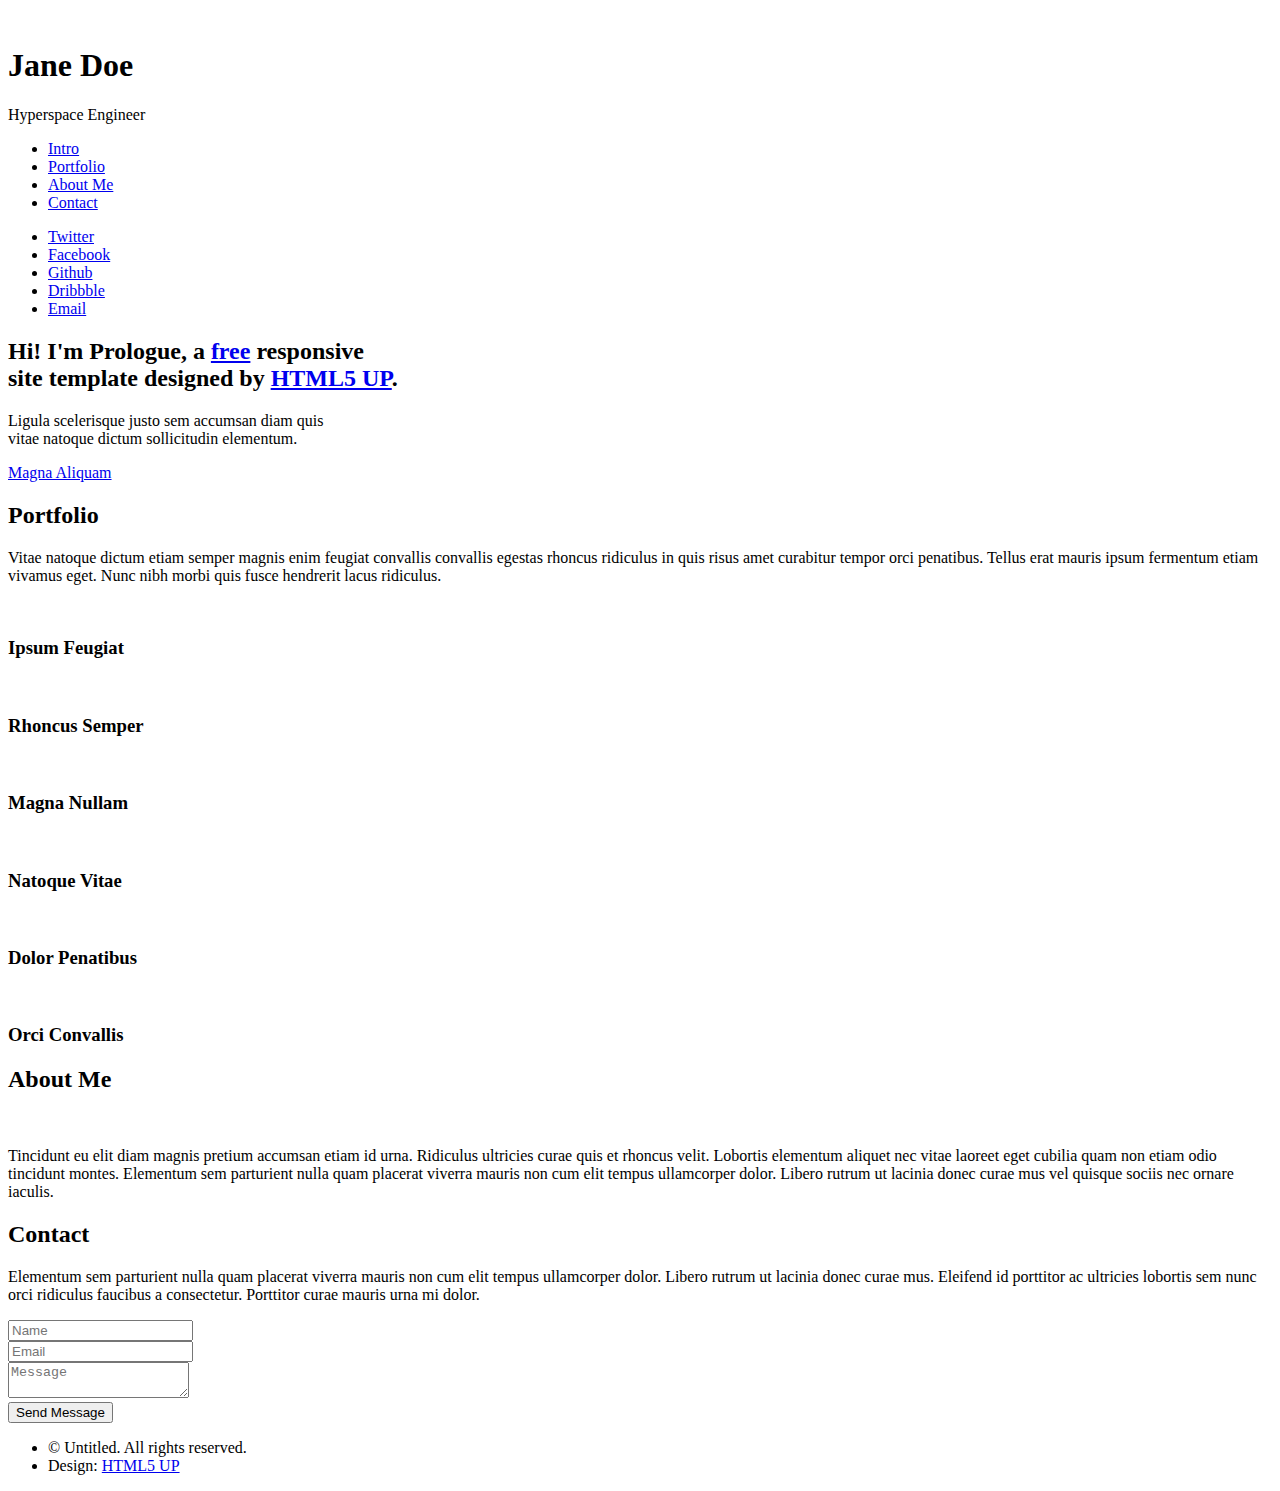
==== index.html @ 0f5c8759 "Added an HTML5 template" ====
<!DOCTYPE HTML>
<!--
	Prologue by HTML5 UP
	html5up.net | @ajlkn
	Free for personal and commercial use under the CCA 3.0 license (html5up.net/license)
-->
<html>
	<head>
		<title>Prologue by HTML5 UP</title>
		<meta charset="utf-8" />
		<meta name="viewport" content="width=device-width, initial-scale=1, user-scalable=no" />
		<link rel="stylesheet" href="assets/css/main.css" />
	</head>
	<body class="is-preload">

		<!-- Header -->
			<div id="header">

				<div class="top">

					<!-- Logo -->
						<div id="logo">
							<span class="image avatar48"><img src="images/avatar.jpg" alt="" /></span>
							<h1 id="title">Jane Doe</h1>
							<p>Hyperspace Engineer</p>
						</div>

					<!-- Nav -->
						<nav id="nav">
							<ul>
								<li><a href="#top" id="top-link"><span class="icon solid fa-home">Intro</span></a></li>
								<li><a href="#portfolio" id="portfolio-link"><span class="icon solid fa-th">Portfolio</span></a></li>
								<li><a href="#about" id="about-link"><span class="icon solid fa-user">About Me</span></a></li>
								<li><a href="#contact" id="contact-link"><span class="icon solid fa-envelope">Contact</span></a></li>
							</ul>
						</nav>

				</div>

				<div class="bottom">

					<!-- Social Icons -->
						<ul class="icons">
							<li><a href="#" class="icon brands fa-twitter"><span class="label">Twitter</span></a></li>
							<li><a href="#" class="icon brands fa-facebook-f"><span class="label">Facebook</span></a></li>
							<li><a href="#" class="icon brands fa-github"><span class="label">Github</span></a></li>
							<li><a href="#" class="icon brands fa-dribbble"><span class="label">Dribbble</span></a></li>
							<li><a href="#" class="icon solid fa-envelope"><span class="label">Email</span></a></li>
						</ul>

				</div>

			</div>

		<!-- Main -->
			<div id="main">

				<!-- Intro -->
					<section id="top" class="one dark cover">
						<div class="container">

							<header>
								<h2 class="alt">Hi! I'm <strong>Prologue</strong>, a <a href="http://html5up.net/license">free</a> responsive<br />
								site template designed by <a href="http://html5up.net">HTML5 UP</a>.</h2>
								<p>Ligula scelerisque justo sem accumsan diam quis<br />
								vitae natoque dictum sollicitudin elementum.</p>
							</header>

							<footer>
								<a href="#portfolio" class="button scrolly">Magna Aliquam</a>
							</footer>

						</div>
					</section>

				<!-- Portfolio -->
					<section id="portfolio" class="two">
						<div class="container">

							<header>
								<h2>Portfolio</h2>
							</header>

							<p>Vitae natoque dictum etiam semper magnis enim feugiat convallis convallis
							egestas rhoncus ridiculus in quis risus amet curabitur tempor orci penatibus.
							Tellus erat mauris ipsum fermentum etiam vivamus eget. Nunc nibh morbi quis
							fusce hendrerit lacus ridiculus.</p>

							<div class="row">
								<div class="col-4 col-12-mobile">
									<article class="item">
										<a href="#" class="image fit"><img src="images/pic02.jpg" alt="" /></a>
										<header>
											<h3>Ipsum Feugiat</h3>
										</header>
									</article>
									<article class="item">
										<a href="#" class="image fit"><img src="images/pic03.jpg" alt="" /></a>
										<header>
											<h3>Rhoncus Semper</h3>
										</header>
									</article>
								</div>
								<div class="col-4 col-12-mobile">
									<article class="item">
										<a href="#" class="image fit"><img src="images/pic04.jpg" alt="" /></a>
										<header>
											<h3>Magna Nullam</h3>
										</header>
									</article>
									<article class="item">
										<a href="#" class="image fit"><img src="images/pic05.jpg" alt="" /></a>
										<header>
											<h3>Natoque Vitae</h3>
										</header>
									</article>
								</div>
								<div class="col-4 col-12-mobile">
									<article class="item">
										<a href="#" class="image fit"><img src="images/pic06.jpg" alt="" /></a>
										<header>
											<h3>Dolor Penatibus</h3>
										</header>
									</article>
									<article class="item">
										<a href="#" class="image fit"><img src="images/pic07.jpg" alt="" /></a>
										<header>
											<h3>Orci Convallis</h3>
										</header>
									</article>
								</div>
							</div>

						</div>
					</section>

				<!-- About Me -->
					<section id="about" class="three">
						<div class="container">

							<header>
								<h2>About Me</h2>
							</header>

							<a href="#" class="image featured"><img src="images/pic08.jpg" alt="" /></a>

							<p>Tincidunt eu elit diam magnis pretium accumsan etiam id urna. Ridiculus
							ultricies curae quis et rhoncus velit. Lobortis elementum aliquet nec vitae
							laoreet eget cubilia quam non etiam odio tincidunt montes. Elementum sem
							parturient nulla quam placerat viverra mauris non cum elit tempus ullamcorper
							dolor. Libero rutrum ut lacinia donec curae mus vel quisque sociis nec
							ornare iaculis.</p>

						</div>
					</section>

				<!-- Contact -->
					<section id="contact" class="four">
						<div class="container">

							<header>
								<h2>Contact</h2>
							</header>

							<p>Elementum sem parturient nulla quam placerat viverra
							mauris non cum elit tempus ullamcorper dolor. Libero rutrum ut lacinia
							donec curae mus. Eleifend id porttitor ac ultricies lobortis sem nunc
							orci ridiculus faucibus a consectetur. Porttitor curae mauris urna mi dolor.</p>

							<form method="post" action="#">
								<div class="row">
									<div class="col-6 col-12-mobile"><input type="text" name="name" placeholder="Name" /></div>
									<div class="col-6 col-12-mobile"><input type="text" name="email" placeholder="Email" /></div>
									<div class="col-12">
										<textarea name="message" placeholder="Message"></textarea>
									</div>
									<div class="col-12">
										<input type="submit" value="Send Message" />
									</div>
								</div>
							</form>

						</div>
					</section>

			</div>

		<!-- Footer -->
			<div id="footer">

				<!-- Copyright -->
					<ul class="copyright">
						<li>&copy; Untitled. All rights reserved.</li><li>Design: <a href="http://html5up.net">HTML5 UP</a></li>
					</ul>

			</div>

		<!-- Scripts -->
			<script src="assets/js/jquery.min.js"></script>
			<script src="assets/js/jquery.scrolly.min.js"></script>
			<script src="assets/js/jquery.scrollex.min.js"></script>
			<script src="assets/js/browser.min.js"></script>
			<script src="assets/js/breakpoints.min.js"></script>
			<script src="assets/js/util.js"></script>
			<script src="assets/js/main.js"></script>

	</body>
</html>
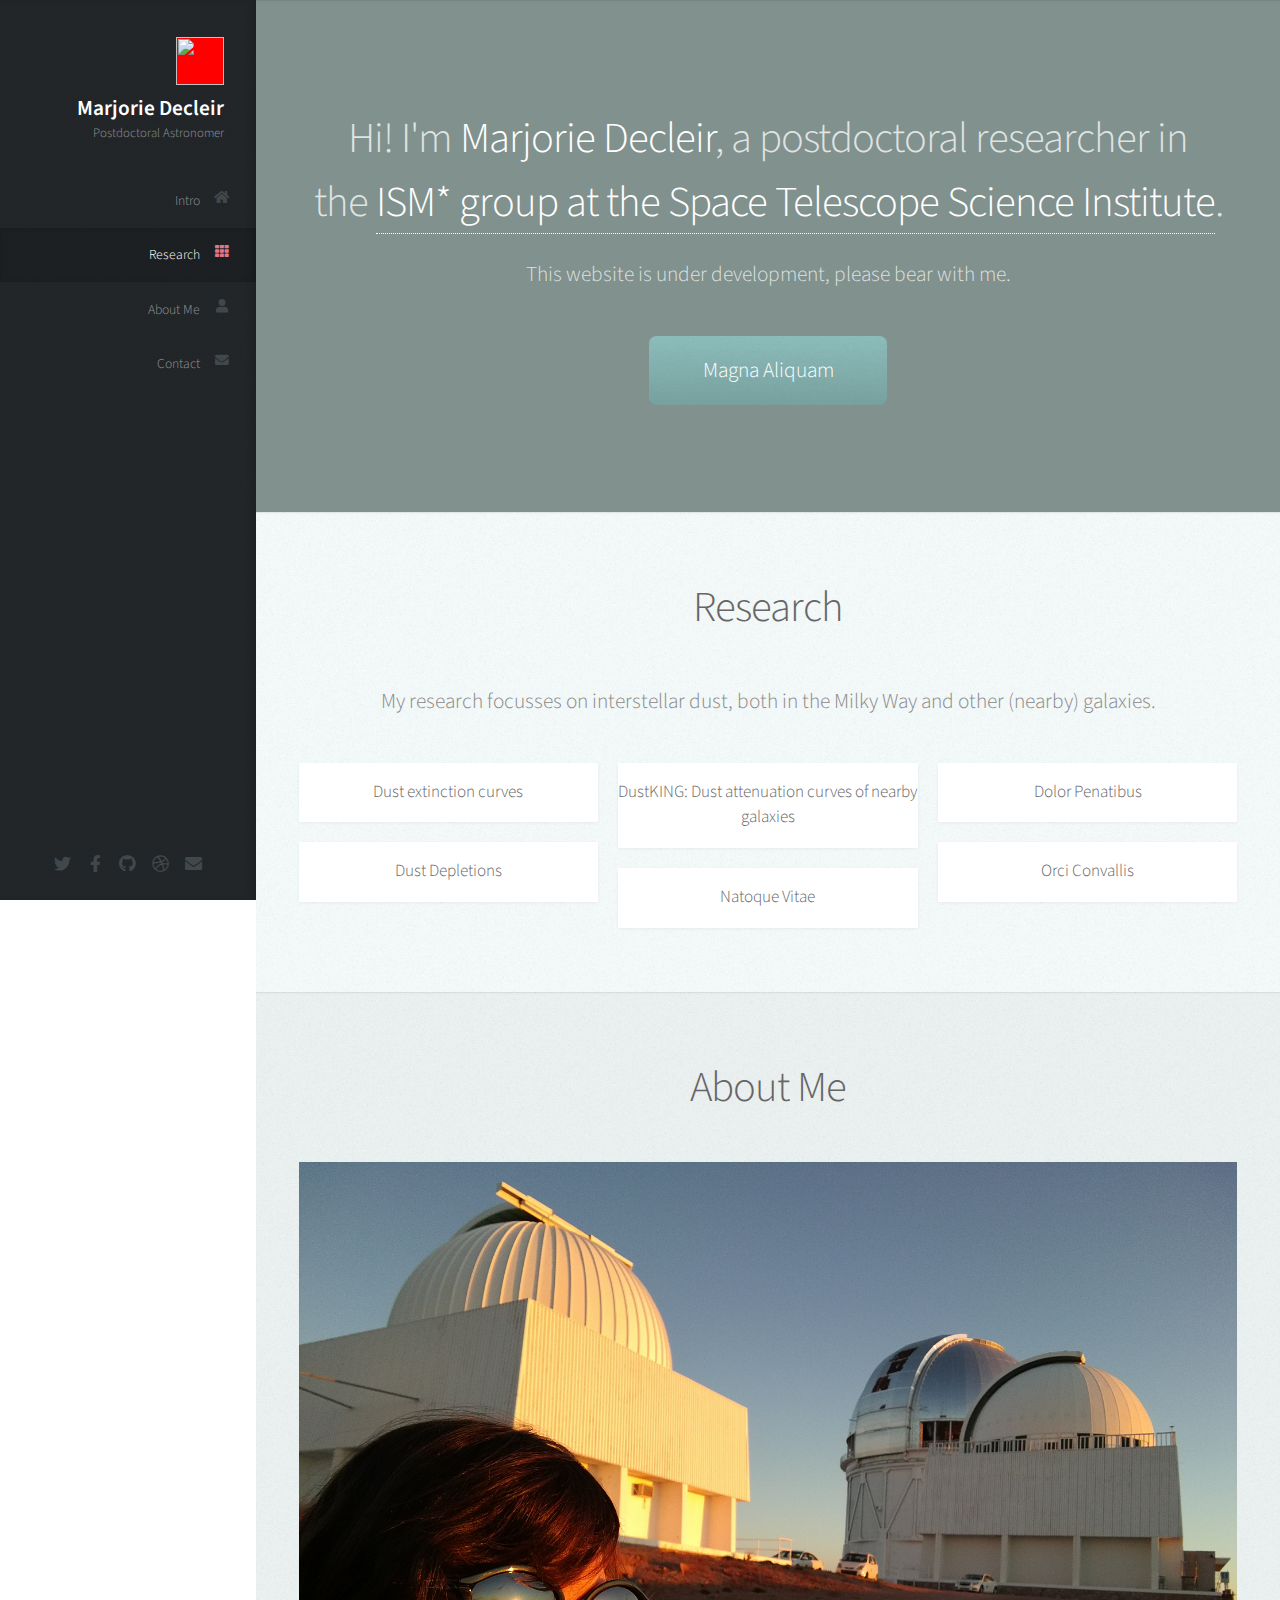
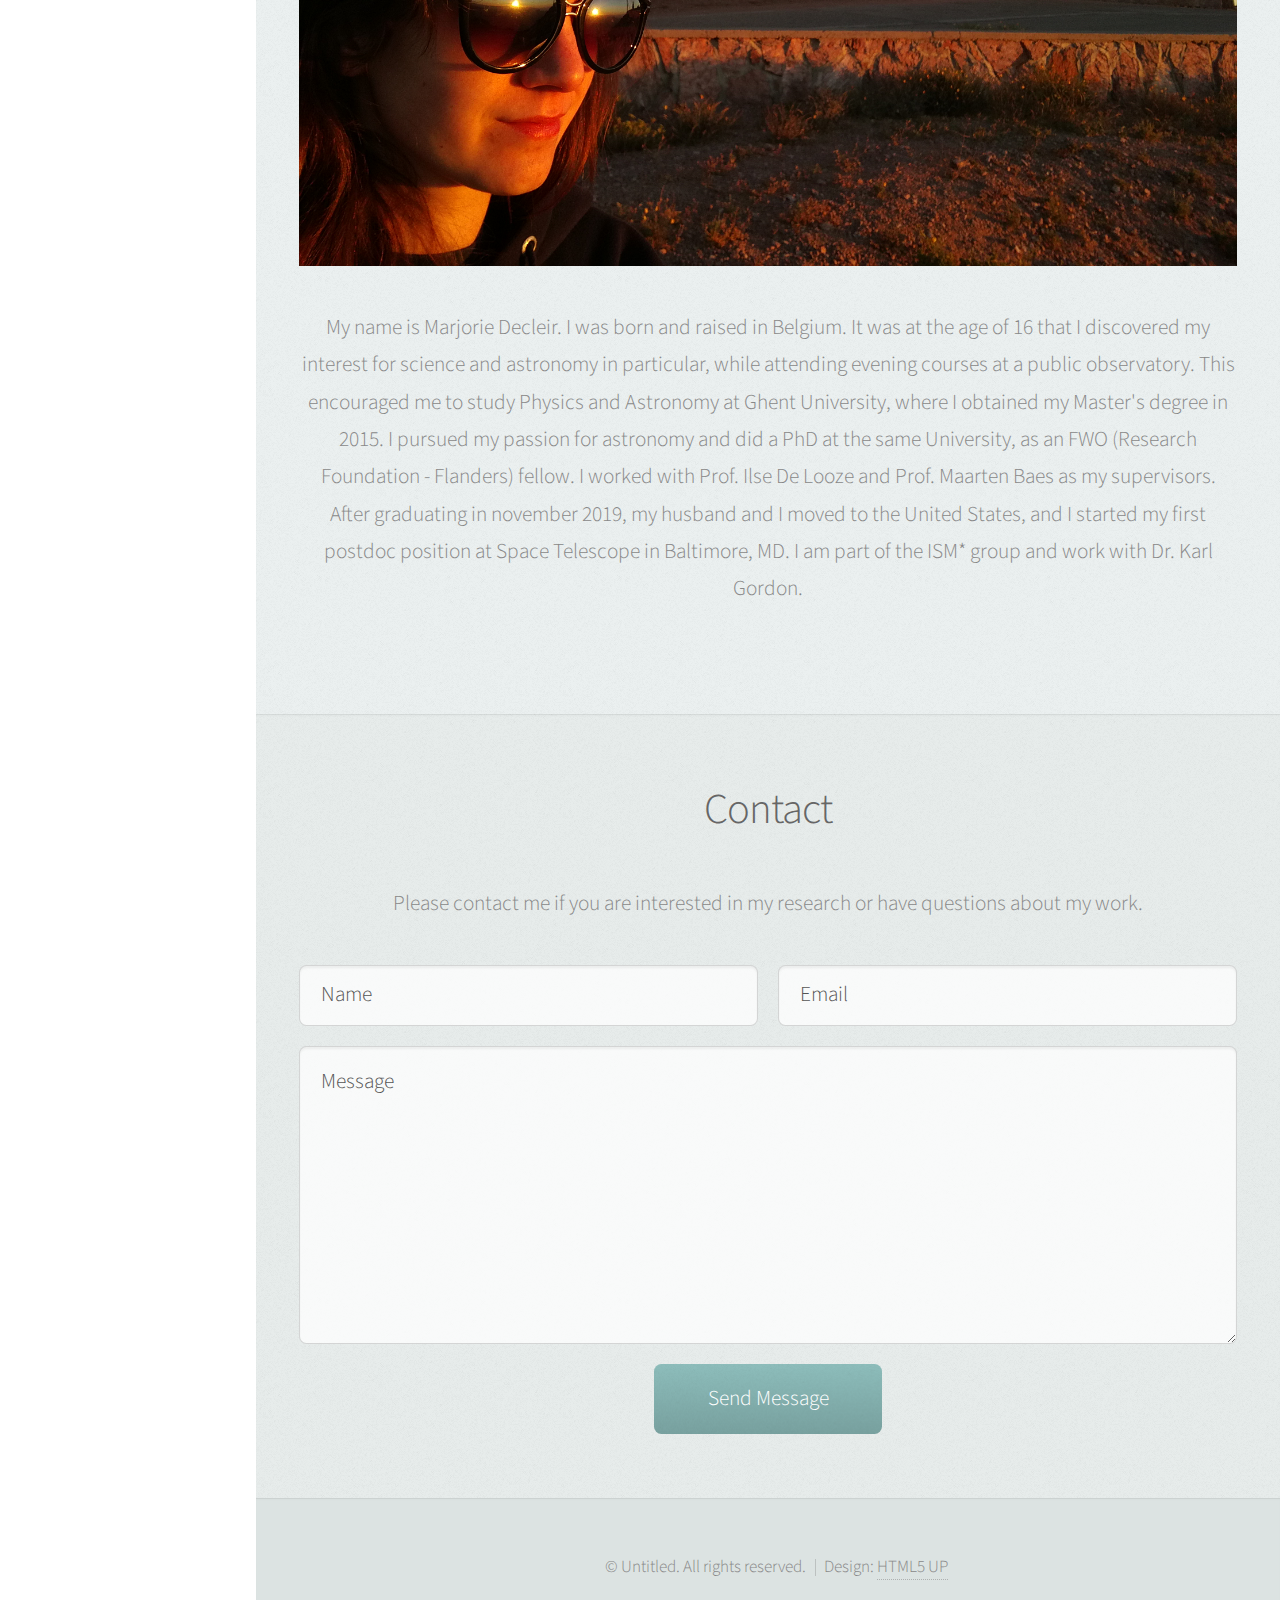
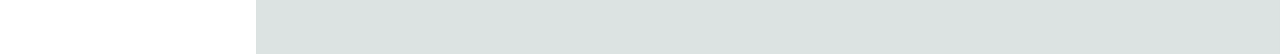
==== commit e71eaf00: "Added main content" ====
--- a/index.html
+++ b/index.html
@@ -21,15 +21,15 @@
 					<!-- Logo -->
 						<div id="logo">
 							<span class="image avatar48"><img src="images/avatar.jpg" alt="" /></span>
-							<h1 id="title">Jane Doe</h1>
-							<p>Hyperspace Engineer</p>
+							<h1 id="title">Marjorie Decleir</h1>
+							<p>Postdoctoral Astronomer</p>
 						</div>
 
 					<!-- Nav -->
 						<nav id="nav">
 							<ul>
 								<li><a href="#top" id="top-link"><span class="icon solid fa-home">Intro</span></a></li>
-								<li><a href="#portfolio" id="portfolio-link"><span class="icon solid fa-th">Portfolio</span></a></li>
+								<li><a href="#research" id="research-link"><span class="icon solid fa-th">Research</span></a></li>
 								<li><a href="#about" id="about-link"><span class="icon solid fa-user">About Me</span></a></li>
 								<li><a href="#contact" id="contact-link"><span class="icon solid fa-envelope">Contact</span></a></li>
 							</ul>
@@ -60,44 +60,40 @@
 						<div class="container">
 
 							<header>
-								<h2 class="alt">Hi! I'm <strong>Prologue</strong>, a <a href="http://html5up.net/license">free</a> responsive<br />
-								site template designed by <a href="http://html5up.net">HTML5 UP</a>.</h2>
-								<p>Ligula scelerisque justo sem accumsan diam quis<br />
-								vitae natoque dictum sollicitudin elementum.</p>
+								<h2 class="alt">Hi! I'm <strong>Marjorie Decleir</strong>, a postdoctoral researcher in <br />
+								 the <a href="https://sites.google.com/view/ism-stsci/home">ISM* group at the <a href="https://www.stsci.edu">Space Telescope Science Institute</a>.</h2>
+								<p>This website is under development, please bear with me.</p>
 							</header>
 
 							<footer>
-								<a href="#portfolio" class="button scrolly">Magna Aliquam</a>
+								<a href="#research" class="button scrolly">Magna Aliquam</a>
 							</footer>
 
 						</div>
 					</section>
 
-				<!-- Portfolio -->
-					<section id="portfolio" class="two">
+				<!-- research -->
+					<section id="research" class="two">
 						<div class="container">
 
 							<header>
-								<h2>Portfolio</h2>
+								<h2>Research</h2>
 							</header>
 
-							<p>Vitae natoque dictum etiam semper magnis enim feugiat convallis convallis
-							egestas rhoncus ridiculus in quis risus amet curabitur tempor orci penatibus.
-							Tellus erat mauris ipsum fermentum etiam vivamus eget. Nunc nibh morbi quis
-							fusce hendrerit lacus ridiculus.</p>
+							<p>My research focusses on interstellar dust, both in the Milky Way and other (nearby) galaxies.</p>
 
 							<div class="row">
 								<div class="col-4 col-12-mobile">
 									<article class="item">
-										<a href="#" class="image fit"><img src="images/pic02.jpg" alt="" /></a>
+										<a href="#" class="image fit"><img src="images/average_extinction.pdf" alt="" /></a>
 										<header>
-											<h3>Ipsum Feugiat</h3>
+											<h3>Dust extinction curves</h3>
 										</header>
 									</article>
 									<article class="item">
 										<a href="#" class="image fit"><img src="images/pic03.jpg" alt="" /></a>
 										<header>
-											<h3>Rhoncus Semper</h3>
+											<h3>Dust Depletions</h3>
 										</header>
 									</article>
 								</div>
@@ -105,7 +101,7 @@
 									<article class="item">
 										<a href="#" class="image fit"><img src="images/pic04.jpg" alt="" /></a>
 										<header>
-											<h3>Magna Nullam</h3>
+											<h3>DustKING: Dust attenuation curves of nearby galaxies</h3>
 										</header>
 									</article>
 									<article class="item">
@@ -142,14 +138,9 @@
 								<h2>About Me</h2>
 							</header>
 
-							<a href="#" class="image featured"><img src="images/pic08.jpg" alt="" /></a>
+							<a href="#" class="image featured"><img src="images/Marjorie_observatory.jpg" alt="" /></a>
 
-							<p>Tincidunt eu elit diam magnis pretium accumsan etiam id urna. Ridiculus
-							ultricies curae quis et rhoncus velit. Lobortis elementum aliquet nec vitae
-							laoreet eget cubilia quam non etiam odio tincidunt montes. Elementum sem
-							parturient nulla quam placerat viverra mauris non cum elit tempus ullamcorper
-							dolor. Libero rutrum ut lacinia donec curae mus vel quisque sociis nec
-							ornare iaculis.</p>
+							<p>My name is Marjorie Decleir. I was born and raised in Belgium. It was at the age of 16 that I discovered my interest for science and astronomy in particular, while attending evening courses at a public observatory. This encouraged me to study Physics and Astronomy at Ghent University, where I obtained my Master's degree in 2015. I pursued my passion for astronomy and did a PhD at the same University, as an FWO (Research Foundation - Flanders) fellow. I worked with Prof. Ilse De Looze and Prof. Maarten Baes as my supervisors. After graduating in november 2019, my husband and I moved to the United States, and I started my first postdoc position at Space Telescope in Baltimore, MD. I am part of the ISM* group and work with Dr. Karl Gordon. </p>
 
 						</div>
 					</section>
@@ -162,10 +153,7 @@
 								<h2>Contact</h2>
 							</header>
 
-							<p>Elementum sem parturient nulla quam placerat viverra
-							mauris non cum elit tempus ullamcorper dolor. Libero rutrum ut lacinia
-							donec curae mus. Eleifend id porttitor ac ultricies lobortis sem nunc
-							orci ridiculus faucibus a consectetur. Porttitor curae mauris urna mi dolor.</p>
+							<p>Please contact me if you are interested in my research or have questions about my work.</p>
 
 							<form method="post" action="#">
 								<div class="row">
@@ -205,4 +193,4 @@
 			<script src="assets/js/main.js"></script>
 
 	</body>
-</html>+</html>
--- a/assets/css/main.css
+++ b/assets/css/main.css
@@ -0,0 +1,2633 @@
+@import url("fontawesome-all.min.css");
+@import url("https://fonts.googleapis.com/css?family=Source+Sans+Pro:300,300italic,400,600");
+
+/*
+	Prologue by HTML5 UP
+	html5up.net | @ajlkn
+	Free for personal and commercial use under the CCA 3.0 license (html5up.net/license)
+*/
+
+html, body, div, span, applet, object,
+iframe, h1, h2, h3, h4, h5, h6, p, blockquote,
+pre, a, abbr, acronym, address, big, cite,
+code, del, dfn, em, img, ins, kbd, q, s, samp,
+small, strike, strong, sub, sup, tt, var, b,
+u, i, center, dl, dt, dd, ol, ul, li, fieldset,
+form, label, legend, table, caption, tbody,
+tfoot, thead, tr, th, td, article, aside,
+canvas, details, embed, figure, figcaption,
+footer, header, hgroup, menu, nav, output, ruby,
+section, summary, time, mark, audio, video {
+	margin: 0;
+	padding: 0;
+	border: 0;
+	font-size: 100%;
+	font: inherit;
+	vertical-align: baseline;}
+
+article, aside, details, figcaption, figure,
+footer, header, hgroup, menu, nav, section {
+	display: block;}
+
+body {
+	line-height: 1;
+}
+
+ol, ul {
+	list-style: none;
+}
+
+blockquote, q {
+	quotes: none;
+}
+
+	blockquote:before, blockquote:after, q:before, q:after {
+		content: '';
+		content: none;
+	}
+
+table {
+	border-collapse: collapse;
+	border-spacing: 0;
+}
+
+body {
+	-webkit-text-size-adjust: none;
+}
+
+mark {
+	background-color: transparent;
+	color: inherit;
+}
+
+input::-moz-focus-inner {
+	border: 0;
+	padding: 0;
+}
+
+input, select, textarea {
+	-moz-appearance: none;
+	-webkit-appearance: none;
+	-ms-appearance: none;
+	appearance: none;
+}
+
+/* Basic */
+
+	html {
+		box-sizing: border-box;
+	}
+
+	*, *:before, *:after {
+		box-sizing: inherit;
+	}
+
+	body {
+		background: #fff;
+		font-family: 'Source Sans Pro', sans-serif;
+		font-size: 19pt;
+		font-weight: 300;
+		line-height: 1.75em;
+		color: #888;
+	}
+
+		body.is-preload *, body.is-preload *:before, body.is-preload *:after {
+			-moz-animation: none !important;
+			-webkit-animation: none !important;
+			-ms-animation: none !important;
+			animation: none !important;
+			-moz-transition: none !important;
+			-webkit-transition: none !important;
+			-ms-transition: none !important;
+			transition: none !important;
+		}
+
+	input, textarea, select {
+		font-family: 'Source Sans Pro', sans-serif;
+		font-size: 19pt;
+		font-weight: 300;
+		line-height: 1.75em;
+		color: #888;
+	}
+
+	h1, h2, h3, h4, h5, h6 {
+		font-weight: 300;
+		color: #666;
+		line-height: 1.5em;
+	}
+
+	h1 a, h2 a, h3 a, h4 a, h5 a, h6 a {
+		color: inherit;
+		text-decoration: none;
+	}
+
+		h1 a strong, h2 a strong, h3 a strong, h4 a strong, h5 a strong, h6 a strong {
+			color: #333;
+		}
+
+	h2 {
+		font-size: 2em;
+		letter-spacing: -1px;
+	}
+
+		h2.alt {
+			color: #888;
+		}
+
+			h2.alt strong {
+				color: #666;
+			}
+
+	h3 {
+		font-size: 1.5em;
+	}
+
+	header {
+		margin: 0 0 2em 0;
+	}
+
+		header > p {
+			margin: 1em 0 0 0;
+		}
+
+	footer {
+		margin: 2em 0 0 0;
+	}
+
+	strong, b {
+		font-weight: 300;
+		color: #666;
+	}
+
+	em, i {
+		font-style: italic;
+	}
+
+	a {
+		text-decoration: none;
+		color: inherit;
+		border-bottom: dotted 1px rgba(128, 128, 128, 0.5);
+		-moz-transition: color 0.35s ease-in-out, border-bottom-color 0.35s ease-in-out;
+		-webkit-transition: color 0.35s ease-in-out, border-bottom-color 0.35s ease-in-out;
+		-ms-transition: color 0.35s ease-in-out, border-bottom-color 0.35s ease-in-out;
+		transition: color 0.35s ease-in-out, border-bottom-color 0.35s ease-in-out;
+		outline: 0;
+	}
+
+		a:hover {
+			color: #E27689;
+			border-bottom-color: rgba(255, 255, 255, 0);
+		}
+
+	sub {
+		position: relative;
+		top: 0.5em;
+		font-size: 0.8em;
+	}
+
+	sup {
+		position: relative;
+		top: -0.5em;
+		font-size: 0.8em;
+	}
+
+	hr {
+		border: 0;
+		border-top: solid 1px #ddd;
+	}
+
+	blockquote {
+		border-left: solid 0.5em #ddd;
+		padding: 1em 0 1em 2em;
+		font-style: italic;
+	}
+
+	p, ul, ol, dl, table {
+		margin-bottom: 2em;
+	}
+
+	br.clear {
+		clear: both;
+	}
+
+/* Container */
+
+	.container {
+		margin: 0 auto;
+		max-width: 100%;
+		width: 1400px;
+	}
+
+		@media screen and (min-width: 961px) and (max-width: 1880px) {
+
+			.container {
+				width: 1200px;
+			}
+
+		}
+
+		@media screen and (min-width: 961px) and (max-width: 1620px) {
+
+			.container {
+				width: 960px;
+			}
+
+		}
+
+		@media screen and (min-width: 961px) and (max-width: 1320px) {
+
+			.container {
+				width: 100%;
+			}
+
+		}
+
+		@media screen and (max-width: 960px) {
+
+			.container {
+				width: 100%;
+			}
+
+		}
+
+		@media screen and (max-width: 736px) {
+
+			.container {
+				width: 100%;
+			}
+
+		}
+
+/* Row */
+
+	.row {
+		display: flex;
+		flex-wrap: wrap;
+		box-sizing: border-box;
+		align-items: stretch;
+	}
+
+		.row > * {
+			box-sizing: border-box;
+		}
+
+		.row.gtr-uniform > * > :last-child {
+			margin-bottom: 0;
+		}
+
+		.row.aln-left {
+			justify-content: flex-start;
+		}
+
+		.row.aln-center {
+			justify-content: center;
+		}
+
+		.row.aln-right {
+			justify-content: flex-end;
+		}
+
+		.row.aln-top {
+			align-items: flex-start;
+		}
+
+		.row.aln-middle {
+			align-items: center;
+		}
+
+		.row.aln-bottom {
+			align-items: flex-end;
+		}
+
+		.row > .imp {
+			order: -1;
+		}
+
+		.row > .col-1 {
+			width: 8.33333%;
+		}
+
+		.row > .off-1 {
+			margin-left: 8.33333%;
+		}
+
+		.row > .col-2 {
+			width: 16.66667%;
+		}
+
+		.row > .off-2 {
+			margin-left: 16.66667%;
+		}
+
+		.row > .col-3 {
+			width: 25%;
+		}
+
+		.row > .off-3 {
+			margin-left: 25%;
+		}
+
+		.row > .col-4 {
+			width: 33.33333%;
+		}
+
+		.row > .off-4 {
+			margin-left: 33.33333%;
+		}
+
+		.row > .col-5 {
+			width: 41.66667%;
+		}
+
+		.row > .off-5 {
+			margin-left: 41.66667%;
+		}
+
+		.row > .col-6 {
+			width: 50%;
+		}
+
+		.row > .off-6 {
+			margin-left: 50%;
+		}
+
+		.row > .col-7 {
+			width: 58.33333%;
+		}
+
+		.row > .off-7 {
+			margin-left: 58.33333%;
+		}
+
+		.row > .col-8 {
+			width: 66.66667%;
+		}
+
+		.row > .off-8 {
+			margin-left: 66.66667%;
+		}
+
+		.row > .col-9 {
+			width: 75%;
+		}
+
+		.row > .off-9 {
+			margin-left: 75%;
+		}
+
+		.row > .col-10 {
+			width: 83.33333%;
+		}
+
+		.row > .off-10 {
+			margin-left: 83.33333%;
+		}
+
+		.row > .col-11 {
+			width: 91.66667%;
+		}
+
+		.row > .off-11 {
+			margin-left: 91.66667%;
+		}
+
+		.row > .col-12 {
+			width: 100%;
+		}
+
+		.row > .off-12 {
+			margin-left: 100%;
+		}
+
+		.row.gtr-0 {
+			margin-top: 0px;
+			margin-left: 0px;
+		}
+
+			.row.gtr-0 > * {
+				padding: 0px 0 0 0px;
+			}
+
+			.row.gtr-0.gtr-uniform {
+				margin-top: 0px;
+			}
+
+				.row.gtr-0.gtr-uniform > * {
+					padding-top: 0px;
+				}
+
+		.row.gtr-25 {
+			margin-top: -10px;
+			margin-left: -10px;
+		}
+
+			.row.gtr-25 > * {
+				padding: 10px 0 0 10px;
+			}
+
+			.row.gtr-25.gtr-uniform {
+				margin-top: -10px;
+			}
+
+				.row.gtr-25.gtr-uniform > * {
+					padding-top: 10px;
+				}
+
+		.row.gtr-50 {
+			margin-top: -20px;
+			margin-left: -20px;
+		}
+
+			.row.gtr-50 > * {
+				padding: 20px 0 0 20px;
+			}
+
+			.row.gtr-50.gtr-uniform {
+				margin-top: -20px;
+			}
+
+				.row.gtr-50.gtr-uniform > * {
+					padding-top: 20px;
+				}
+
+		.row {
+			margin-top: -40px;
+			margin-left: -40px;
+		}
+
+			.row > * {
+				padding: 40px 0 0 40px;
+			}
+
+			.row.gtr-uniform {
+				margin-top: -40px;
+			}
+
+				.row.gtr-uniform > * {
+					padding-top: 40px;
+				}
+
+		.row.gtr-150 {
+			margin-top: -60px;
+			margin-left: -60px;
+		}
+
+			.row.gtr-150 > * {
+				padding: 60px 0 0 60px;
+			}
+
+			.row.gtr-150.gtr-uniform {
+				margin-top: -60px;
+			}
+
+				.row.gtr-150.gtr-uniform > * {
+					padding-top: 60px;
+				}
+
+		.row.gtr-200 {
+			margin-top: -80px;
+			margin-left: -80px;
+		}
+
+			.row.gtr-200 > * {
+				padding: 80px 0 0 80px;
+			}
+
+			.row.gtr-200.gtr-uniform {
+				margin-top: -80px;
+			}
+
+				.row.gtr-200.gtr-uniform > * {
+					padding-top: 80px;
+				}
+
+		@media screen and (min-width: 961px) and (max-width: 1880px) {
+
+			.row {
+				display: flex;
+				flex-wrap: wrap;
+				box-sizing: border-box;
+				align-items: stretch;
+			}
+
+				.row > * {
+					box-sizing: border-box;
+				}
+
+				.row.gtr-uniform > * > :last-child {
+					margin-bottom: 0;
+				}
+
+				.row.aln-left {
+					justify-content: flex-start;
+				}
+
+				.row.aln-center {
+					justify-content: center;
+				}
+
+				.row.aln-right {
+					justify-content: flex-end;
+				}
+
+				.row.aln-top {
+					align-items: flex-start;
+				}
+
+				.row.aln-middle {
+					align-items: center;
+				}
+
+				.row.aln-bottom {
+					align-items: flex-end;
+				}
+
+				.row > .imp-wide {
+					order: -1;
+				}
+
+				.row > .col-1-wide {
+					width: 8.33333%;
+				}
+
+				.row > .off-1-wide {
+					margin-left: 8.33333%;
+				}
+
+				.row > .col-2-wide {
+					width: 16.66667%;
+				}
+
+				.row > .off-2-wide {
+					margin-left: 16.66667%;
+				}
+
+				.row > .col-3-wide {
+					width: 25%;
+				}
+
+				.row > .off-3-wide {
+					margin-left: 25%;
+				}
+
+				.row > .col-4-wide {
+					width: 33.33333%;
+				}
+
+				.row > .off-4-wide {
+					margin-left: 33.33333%;
+				}
+
+				.row > .col-5-wide {
+					width: 41.66667%;
+				}
+
+				.row > .off-5-wide {
+					margin-left: 41.66667%;
+				}
+
+				.row > .col-6-wide {
+					width: 50%;
+				}
+
+				.row > .off-6-wide {
+					margin-left: 50%;
+				}
+
+				.row > .col-7-wide {
+					width: 58.33333%;
+				}
+
+				.row > .off-7-wide {
+					margin-left: 58.33333%;
+				}
+
+				.row > .col-8-wide {
+					width: 66.66667%;
+				}
+
+				.row > .off-8-wide {
+					margin-left: 66.66667%;
+				}
+
+				.row > .col-9-wide {
+					width: 75%;
+				}
+
+				.row > .off-9-wide {
+					margin-left: 75%;
+				}
+
+				.row > .col-10-wide {
+					width: 83.33333%;
+				}
+
+				.row > .off-10-wide {
+					margin-left: 83.33333%;
+				}
+
+				.row > .col-11-wide {
+					width: 91.66667%;
+				}
+
+				.row > .off-11-wide {
+					margin-left: 91.66667%;
+				}
+
+				.row > .col-12-wide {
+					width: 100%;
+				}
+
+				.row > .off-12-wide {
+					margin-left: 100%;
+				}
+
+				.row.gtr-0 {
+					margin-top: 0px;
+					margin-left: 0px;
+				}
+
+					.row.gtr-0 > * {
+						padding: 0px 0 0 0px;
+					}
+
+					.row.gtr-0.gtr-uniform {
+						margin-top: 0px;
+					}
+
+						.row.gtr-0.gtr-uniform > * {
+							padding-top: 0px;
+						}
+
+				.row.gtr-25 {
+					margin-top: -10px;
+					margin-left: -10px;
+				}
+
+					.row.gtr-25 > * {
+						padding: 10px 0 0 10px;
+					}
+
+					.row.gtr-25.gtr-uniform {
+						margin-top: -10px;
+					}
+
+						.row.gtr-25.gtr-uniform > * {
+							padding-top: 10px;
+						}
+
+				.row.gtr-50 {
+					margin-top: -20px;
+					margin-left: -20px;
+				}
+
+					.row.gtr-50 > * {
+						padding: 20px 0 0 20px;
+					}
+
+					.row.gtr-50.gtr-uniform {
+						margin-top: -20px;
+					}
+
+						.row.gtr-50.gtr-uniform > * {
+							padding-top: 20px;
+						}
+
+				.row {
+					margin-top: -40px;
+					margin-left: -40px;
+				}
+
+					.row > * {
+						padding: 40px 0 0 40px;
+					}
+
+					.row.gtr-uniform {
+						margin-top: -40px;
+					}
+
+						.row.gtr-uniform > * {
+							padding-top: 40px;
+						}
+
+				.row.gtr-150 {
+					margin-top: -60px;
+					margin-left: -60px;
+				}
+
+					.row.gtr-150 > * {
+						padding: 60px 0 0 60px;
+					}
+
+					.row.gtr-150.gtr-uniform {
+						margin-top: -60px;
+					}
+
+						.row.gtr-150.gtr-uniform > * {
+							padding-top: 60px;
+						}
+
+				.row.gtr-200 {
+					margin-top: -80px;
+					margin-left: -80px;
+				}
+
+					.row.gtr-200 > * {
+						padding: 80px 0 0 80px;
+					}
+
+					.row.gtr-200.gtr-uniform {
+						margin-top: -80px;
+					}
+
+						.row.gtr-200.gtr-uniform > * {
+							padding-top: 80px;
+						}
+
+		}
+
+		@media screen and (min-width: 961px) and (max-width: 1620px) {
+
+			.row {
+				display: flex;
+				flex-wrap: wrap;
+				box-sizing: border-box;
+				align-items: stretch;
+			}
+
+				.row > * {
+					box-sizing: border-box;
+				}
+
+				.row.gtr-uniform > * > :last-child {
+					margin-bottom: 0;
+				}
+
+				.row.aln-left {
+					justify-content: flex-start;
+				}
+
+				.row.aln-center {
+					justify-content: center;
+				}
+
+				.row.aln-right {
+					justify-content: flex-end;
+				}
+
+				.row.aln-top {
+					align-items: flex-start;
+				}
+
+				.row.aln-middle {
+					align-items: center;
+				}
+
+				.row.aln-bottom {
+					align-items: flex-end;
+				}
+
+				.row > .imp-normal {
+					order: -1;
+				}
+
+				.row > .col-1-normal {
+					width: 8.33333%;
+				}
+
+				.row > .off-1-normal {
+					margin-left: 8.33333%;
+				}
+
+				.row > .col-2-normal {
+					width: 16.66667%;
+				}
+
+				.row > .off-2-normal {
+					margin-left: 16.66667%;
+				}
+
+				.row > .col-3-normal {
+					width: 25%;
+				}
+
+				.row > .off-3-normal {
+					margin-left: 25%;
+				}
+
+				.row > .col-4-normal {
+					width: 33.33333%;
+				}
+
+				.row > .off-4-normal {
+					margin-left: 33.33333%;
+				}
+
+				.row > .col-5-normal {
+					width: 41.66667%;
+				}
+
+				.row > .off-5-normal {
+					margin-left: 41.66667%;
+				}
+
+				.row > .col-6-normal {
+					width: 50%;
+				}
+
+				.row > .off-6-normal {
+					margin-left: 50%;
+				}
+
+				.row > .col-7-normal {
+					width: 58.33333%;
+				}
+
+				.row > .off-7-normal {
+					margin-left: 58.33333%;
+				}
+
+				.row > .col-8-normal {
+					width: 66.66667%;
+				}
+
+				.row > .off-8-normal {
+					margin-left: 66.66667%;
+				}
+
+				.row > .col-9-normal {
+					width: 75%;
+				}
+
+				.row > .off-9-normal {
+					margin-left: 75%;
+				}
+
+				.row > .col-10-normal {
+					width: 83.33333%;
+				}
+
+				.row > .off-10-normal {
+					margin-left: 83.33333%;
+				}
+
+				.row > .col-11-normal {
+					width: 91.66667%;
+				}
+
+				.row > .off-11-normal {
+					margin-left: 91.66667%;
+				}
+
+				.row > .col-12-normal {
+					width: 100%;
+				}
+
+				.row > .off-12-normal {
+					margin-left: 100%;
+				}
+
+				.row.gtr-0 {
+					margin-top: 0px;
+					margin-left: 0px;
+				}
+
+					.row.gtr-0 > * {
+						padding: 0px 0 0 0px;
+					}
+
+					.row.gtr-0.gtr-uniform {
+						margin-top: 0px;
+					}
+
+						.row.gtr-0.gtr-uniform > * {
+							padding-top: 0px;
+						}
+
+				.row.gtr-25 {
+					margin-top: -10px;
+					margin-left: -10px;
+				}
+
+					.row.gtr-25 > * {
+						padding: 10px 0 0 10px;
+					}
+
+					.row.gtr-25.gtr-uniform {
+						margin-top: -10px;
+					}
+
+						.row.gtr-25.gtr-uniform > * {
+							padding-top: 10px;
+						}
+
+				.row.gtr-50 {
+					margin-top: -20px;
+					margin-left: -20px;
+				}
+
+					.row.gtr-50 > * {
+						padding: 20px 0 0 20px;
+					}
+
+					.row.gtr-50.gtr-uniform {
+						margin-top: -20px;
+					}
+
+						.row.gtr-50.gtr-uniform > * {
+							padding-top: 20px;
+						}
+
+				.row {
+					margin-top: -40px;
+					margin-left: -40px;
+				}
+
+					.row > * {
+						padding: 40px 0 0 40px;
+					}
+
+					.row.gtr-uniform {
+						margin-top: -40px;
+					}
+
+						.row.gtr-uniform > * {
+							padding-top: 40px;
+						}
+
+				.row.gtr-150 {
+					margin-top: -60px;
+					margin-left: -60px;
+				}
+
+					.row.gtr-150 > * {
+						padding: 60px 0 0 60px;
+					}
+
+					.row.gtr-150.gtr-uniform {
+						margin-top: -60px;
+					}
+
+						.row.gtr-150.gtr-uniform > * {
+							padding-top: 60px;
+						}
+
+				.row.gtr-200 {
+					margin-top: -80px;
+					margin-left: -80px;
+				}
+
+					.row.gtr-200 > * {
+						padding: 80px 0 0 80px;
+					}
+
+					.row.gtr-200.gtr-uniform {
+						margin-top: -80px;
+					}
+
+						.row.gtr-200.gtr-uniform > * {
+							padding-top: 80px;
+						}
+
+		}
+
+		@media screen and (min-width: 961px) and (max-width: 1320px) {
+
+			.row {
+				display: flex;
+				flex-wrap: wrap;
+				box-sizing: border-box;
+				align-items: stretch;
+			}
+
+				.row > * {
+					box-sizing: border-box;
+				}
+
+				.row.gtr-uniform > * > :last-child {
+					margin-bottom: 0;
+				}
+
+				.row.aln-left {
+					justify-content: flex-start;
+				}
+
+				.row.aln-center {
+					justify-content: center;
+				}
+
+				.row.aln-right {
+					justify-content: flex-end;
+				}
+
+				.row.aln-top {
+					align-items: flex-start;
+				}
+
+				.row.aln-middle {
+					align-items: center;
+				}
+
+				.row.aln-bottom {
+					align-items: flex-end;
+				}
+
+				.row > .imp-narrow {
+					order: -1;
+				}
+
+				.row > .col-1-narrow {
+					width: 8.33333%;
+				}
+
+				.row > .off-1-narrow {
+					margin-left: 8.33333%;
+				}
+
+				.row > .col-2-narrow {
+					width: 16.66667%;
+				}
+
+				.row > .off-2-narrow {
+					margin-left: 16.66667%;
+				}
+
+				.row > .col-3-narrow {
+					width: 25%;
+				}
+
+				.row > .off-3-narrow {
+					margin-left: 25%;
+				}
+
+				.row > .col-4-narrow {
+					width: 33.33333%;
+				}
+
+				.row > .off-4-narrow {
+					margin-left: 33.33333%;
+				}
+
+				.row > .col-5-narrow {
+					width: 41.66667%;
+				}
+
+				.row > .off-5-narrow {
+					margin-left: 41.66667%;
+				}
+
+				.row > .col-6-narrow {
+					width: 50%;
+				}
+
+				.row > .off-6-narrow {
+					margin-left: 50%;
+				}
+
+				.row > .col-7-narrow {
+					width: 58.33333%;
+				}
+
+				.row > .off-7-narrow {
+					margin-left: 58.33333%;
+				}
+
+				.row > .col-8-narrow {
+					width: 66.66667%;
+				}
+
+				.row > .off-8-narrow {
+					margin-left: 66.66667%;
+				}
+
+				.row > .col-9-narrow {
+					width: 75%;
+				}
+
+				.row > .off-9-narrow {
+					margin-left: 75%;
+				}
+
+				.row > .col-10-narrow {
+					width: 83.33333%;
+				}
+
+				.row > .off-10-narrow {
+					margin-left: 83.33333%;
+				}
+
+				.row > .col-11-narrow {
+					width: 91.66667%;
+				}
+
+				.row > .off-11-narrow {
+					margin-left: 91.66667%;
+				}
+
+				.row > .col-12-narrow {
+					width: 100%;
+				}
+
+				.row > .off-12-narrow {
+					margin-left: 100%;
+				}
+
+				.row.gtr-0 {
+					margin-top: 0px;
+					margin-left: 0px;
+				}
+
+					.row.gtr-0 > * {
+						padding: 0px 0 0 0px;
+					}
+
+					.row.gtr-0.gtr-uniform {
+						margin-top: 0px;
+					}
+
+						.row.gtr-0.gtr-uniform > * {
+							padding-top: 0px;
+						}
+
+				.row.gtr-25 {
+					margin-top: -5px;
+					margin-left: -5px;
+				}
+
+					.row.gtr-25 > * {
+						padding: 5px 0 0 5px;
+					}
+
+					.row.gtr-25.gtr-uniform {
+						margin-top: -5px;
+					}
+
+						.row.gtr-25.gtr-uniform > * {
+							padding-top: 5px;
+						}
+
+				.row.gtr-50 {
+					margin-top: -10px;
+					margin-left: -10px;
+				}
+
+					.row.gtr-50 > * {
+						padding: 10px 0 0 10px;
+					}
+
+					.row.gtr-50.gtr-uniform {
+						margin-top: -10px;
+					}
+
+						.row.gtr-50.gtr-uniform > * {
+							padding-top: 10px;
+						}
+
+				.row {
+					margin-top: -20px;
+					margin-left: -20px;
+				}
+
+					.row > * {
+						padding: 20px 0 0 20px;
+					}
+
+					.row.gtr-uniform {
+						margin-top: -20px;
+					}
+
+						.row.gtr-uniform > * {
+							padding-top: 20px;
+						}
+
+				.row.gtr-150 {
+					margin-top: -30px;
+					margin-left: -30px;
+				}
+
+					.row.gtr-150 > * {
+						padding: 30px 0 0 30px;
+					}
+
+					.row.gtr-150.gtr-uniform {
+						margin-top: -30px;
+					}
+
+						.row.gtr-150.gtr-uniform > * {
+							padding-top: 30px;
+						}
+
+				.row.gtr-200 {
+					margin-top: -40px;
+					margin-left: -40px;
+				}
+
+					.row.gtr-200 > * {
+						padding: 40px 0 0 40px;
+					}
+
+					.row.gtr-200.gtr-uniform {
+						margin-top: -40px;
+					}
+
+						.row.gtr-200.gtr-uniform > * {
+							padding-top: 40px;
+						}
+
+		}
+
+		@media screen and (max-width: 960px) {
+
+			.row {
+				display: flex;
+				flex-wrap: wrap;
+				box-sizing: border-box;
+				align-items: stretch;
+			}
+
+				.row > * {
+					box-sizing: border-box;
+				}
+
+				.row.gtr-uniform > * > :last-child {
+					margin-bottom: 0;
+				}
+
+				.row.aln-left {
+					justify-content: flex-start;
+				}
+
+				.row.aln-center {
+					justify-content: center;
+				}
+
+				.row.aln-right {
+					justify-content: flex-end;
+				}
+
+				.row.aln-top {
+					align-items: flex-start;
+				}
+
+				.row.aln-middle {
+					align-items: center;
+				}
+
+				.row.aln-bottom {
+					align-items: flex-end;
+				}
+
+				.row > .imp-narrower {
+					order: -1;
+				}
+
+				.row > .col-1-narrower {
+					width: 8.33333%;
+				}
+
+				.row > .off-1-narrower {
+					margin-left: 8.33333%;
+				}
+
+				.row > .col-2-narrower {
+					width: 16.66667%;
+				}
+
+				.row > .off-2-narrower {
+					margin-left: 16.66667%;
+				}
+
+				.row > .col-3-narrower {
+					width: 25%;
+				}
+
+				.row > .off-3-narrower {
+					margin-left: 25%;
+				}
+
+				.row > .col-4-narrower {
+					width: 33.33333%;
+				}
+
+				.row > .off-4-narrower {
+					margin-left: 33.33333%;
+				}
+
+				.row > .col-5-narrower {
+					width: 41.66667%;
+				}
+
+				.row > .off-5-narrower {
+					margin-left: 41.66667%;
+				}
+
+				.row > .col-6-narrower {
+					width: 50%;
+				}
+
+				.row > .off-6-narrower {
+					margin-left: 50%;
+				}
+
+				.row > .col-7-narrower {
+					width: 58.33333%;
+				}
+
+				.row > .off-7-narrower {
+					margin-left: 58.33333%;
+				}
+
+				.row > .col-8-narrower {
+					width: 66.66667%;
+				}
+
+				.row > .off-8-narrower {
+					margin-left: 66.66667%;
+				}
+
+				.row > .col-9-narrower {
+					width: 75%;
+				}
+
+				.row > .off-9-narrower {
+					margin-left: 75%;
+				}
+
+				.row > .col-10-narrower {
+					width: 83.33333%;
+				}
+
+				.row > .off-10-narrower {
+					margin-left: 83.33333%;
+				}
+
+				.row > .col-11-narrower {
+					width: 91.66667%;
+				}
+
+				.row > .off-11-narrower {
+					margin-left: 91.66667%;
+				}
+
+				.row > .col-12-narrower {
+					width: 100%;
+				}
+
+				.row > .off-12-narrower {
+					margin-left: 100%;
+				}
+
+				.row.gtr-0 {
+					margin-top: 0px;
+					margin-left: 0px;
+				}
+
+					.row.gtr-0 > * {
+						padding: 0px 0 0 0px;
+					}
+
+					.row.gtr-0.gtr-uniform {
+						margin-top: 0px;
+					}
+
+						.row.gtr-0.gtr-uniform > * {
+							padding-top: 0px;
+						}
+
+				.row.gtr-25 {
+					margin-top: -5px;
+					margin-left: -5px;
+				}
+
+					.row.gtr-25 > * {
+						padding: 5px 0 0 5px;
+					}
+
+					.row.gtr-25.gtr-uniform {
+						margin-top: -5px;
+					}
+
+						.row.gtr-25.gtr-uniform > * {
+							padding-top: 5px;
+						}
+
+				.row.gtr-50 {
+					margin-top: -10px;
+					margin-left: -10px;
+				}
+
+					.row.gtr-50 > * {
+						padding: 10px 0 0 10px;
+					}
+
+					.row.gtr-50.gtr-uniform {
+						margin-top: -10px;
+					}
+
+						.row.gtr-50.gtr-uniform > * {
+							padding-top: 10px;
+						}
+
+				.row {
+					margin-top: -20px;
+					margin-left: -20px;
+				}
+
+					.row > * {
+						padding: 20px 0 0 20px;
+					}
+
+					.row.gtr-uniform {
+						margin-top: -20px;
+					}
+
+						.row.gtr-uniform > * {
+							padding-top: 20px;
+						}
+
+				.row.gtr-150 {
+					margin-top: -30px;
+					margin-left: -30px;
+				}
+
+					.row.gtr-150 > * {
+						padding: 30px 0 0 30px;
+					}
+
+					.row.gtr-150.gtr-uniform {
+						margin-top: -30px;
+					}
+
+						.row.gtr-150.gtr-uniform > * {
+							padding-top: 30px;
+						}
+
+				.row.gtr-200 {
+					margin-top: -40px;
+					margin-left: -40px;
+				}
+
+					.row.gtr-200 > * {
+						padding: 40px 0 0 40px;
+					}
+
+					.row.gtr-200.gtr-uniform {
+						margin-top: -40px;
+					}
+
+						.row.gtr-200.gtr-uniform > * {
+							padding-top: 40px;
+						}
+
+		}
+
+		@media screen and (max-width: 736px) {
+
+			.row {
+				display: flex;
+				flex-wrap: wrap;
+				box-sizing: border-box;
+				align-items: stretch;
+			}
+
+				.row > * {
+					box-sizing: border-box;
+				}
+
+				.row.gtr-uniform > * > :last-child {
+					margin-bottom: 0;
+				}
+
+				.row.aln-left {
+					justify-content: flex-start;
+				}
+
+				.row.aln-center {
+					justify-content: center;
+				}
+
+				.row.aln-right {
+					justify-content: flex-end;
+				}
+
+				.row.aln-top {
+					align-items: flex-start;
+				}
+
+				.row.aln-middle {
+					align-items: center;
+				}
+
+				.row.aln-bottom {
+					align-items: flex-end;
+				}
+
+				.row > .imp-mobile {
+					order: -1;
+				}
+
+				.row > .col-1-mobile {
+					width: 8.33333%;
+				}
+
+				.row > .off-1-mobile {
+					margin-left: 8.33333%;
+				}
+
+				.row > .col-2-mobile {
+					width: 16.66667%;
+				}
+
+				.row > .off-2-mobile {
+					margin-left: 16.66667%;
+				}
+
+				.row > .col-3-mobile {
+					width: 25%;
+				}
+
+				.row > .off-3-mobile {
+					margin-left: 25%;
+				}
+
+				.row > .col-4-mobile {
+					width: 33.33333%;
+				}
+
+				.row > .off-4-mobile {
+					margin-left: 33.33333%;
+				}
+
+				.row > .col-5-mobile {
+					width: 41.66667%;
+				}
+
+				.row > .off-5-mobile {
+					margin-left: 41.66667%;
+				}
+
+				.row > .col-6-mobile {
+					width: 50%;
+				}
+
+				.row > .off-6-mobile {
+					margin-left: 50%;
+				}
+
+				.row > .col-7-mobile {
+					width: 58.33333%;
+				}
+
+				.row > .off-7-mobile {
+					margin-left: 58.33333%;
+				}
+
+				.row > .col-8-mobile {
+					width: 66.66667%;
+				}
+
+				.row > .off-8-mobile {
+					margin-left: 66.66667%;
+				}
+
+				.row > .col-9-mobile {
+					width: 75%;
+				}
+
+				.row > .off-9-mobile {
+					margin-left: 75%;
+				}
+
+				.row > .col-10-mobile {
+					width: 83.33333%;
+				}
+
+				.row > .off-10-mobile {
+					margin-left: 83.33333%;
+				}
+
+				.row > .col-11-mobile {
+					width: 91.66667%;
+				}
+
+				.row > .off-11-mobile {
+					margin-left: 91.66667%;
+				}
+
+				.row > .col-12-mobile {
+					width: 100%;
+				}
+
+				.row > .off-12-mobile {
+					margin-left: 100%;
+				}
+
+				.row.gtr-0 {
+					margin-top: 0px;
+					margin-left: 0px;
+				}
+
+					.row.gtr-0 > * {
+						padding: 0px 0 0 0px;
+					}
+
+					.row.gtr-0.gtr-uniform {
+						margin-top: 0px;
+					}
+
+						.row.gtr-0.gtr-uniform > * {
+							padding-top: 0px;
+						}
+
+				.row.gtr-25 {
+					margin-top: -5px;
+					margin-left: -5px;
+				}
+
+					.row.gtr-25 > * {
+						padding: 5px 0 0 5px;
+					}
+
+					.row.gtr-25.gtr-uniform {
+						margin-top: -5px;
+					}
+
+						.row.gtr-25.gtr-uniform > * {
+							padding-top: 5px;
+						}
+
+				.row.gtr-50 {
+					margin-top: -10px;
+					margin-left: -10px;
+				}
+
+					.row.gtr-50 > * {
+						padding: 10px 0 0 10px;
+					}
+
+					.row.gtr-50.gtr-uniform {
+						margin-top: -10px;
+					}
+
+						.row.gtr-50.gtr-uniform > * {
+							padding-top: 10px;
+						}
+
+				.row {
+					margin-top: -20px;
+					margin-left: -20px;
+				}
+
+					.row > * {
+						padding: 20px 0 0 20px;
+					}
+
+					.row.gtr-uniform {
+						margin-top: -20px;
+					}
+
+						.row.gtr-uniform > * {
+							padding-top: 20px;
+						}
+
+				.row.gtr-150 {
+					margin-top: -30px;
+					margin-left: -30px;
+				}
+
+					.row.gtr-150 > * {
+						padding: 30px 0 0 30px;
+					}
+
+					.row.gtr-150.gtr-uniform {
+						margin-top: -30px;
+					}
+
+						.row.gtr-150.gtr-uniform > * {
+							padding-top: 30px;
+						}
+
+				.row.gtr-200 {
+					margin-top: -40px;
+					margin-left: -40px;
+				}
+
+					.row.gtr-200 > * {
+						padding: 40px 0 0 40px;
+					}
+
+					.row.gtr-200.gtr-uniform {
+						margin-top: -40px;
+					}
+
+						.row.gtr-200.gtr-uniform > * {
+							padding-top: 40px;
+						}
+
+		}
+
+/* Sections/Article */
+
+	section, article {
+		margin-bottom: 3em;
+	}
+
+		section > :last-child,
+		section > .container, section:last-child, article > :last-child,
+		article > .container, article:last-child {
+			margin-bottom: 0;
+		}
+
+		.row > section, .row > article {
+			margin-bottom: 0;
+		}
+
+/* Image */
+
+	.image {
+		display: inline-block;
+		border: 0;
+	}
+
+		.image img {
+			display: block;
+			width: 100%;
+		}
+
+		.image.avatar48 {
+			width: 48px;
+			height: 48px;
+			background: #f00;
+		}
+
+			.image.avatar48 img {
+				width: 48px;
+				height: 48px;
+			}
+
+		.image.fit {
+			display: block;
+			width: 100%;
+		}
+
+		.image.featured {
+			display: block;
+			width: 100%;
+			margin: 0 0 2em 0;
+		}
+
+		.image.left {
+			float: left;
+			margin: 0 2em 2em 0;
+		}
+
+		.image.centered {
+			display: block;
+			margin: 0 0 2em 0;
+		}
+
+			.image.centered img {
+				margin: 0 auto;
+				width: auto;
+			}
+
+/* List */
+
+	ul {
+		list-style: disc;
+		padding-left: 1em;
+	}
+
+		ul li {
+			padding-left: 0.5em;
+		}
+
+	ol {
+		list-style: decimal;
+		padding-left: 1.25em;
+	}
+
+		ol li {
+			padding-left: 0.25em;
+		}
+
+/* Icons */
+
+	ul.icons {
+		cursor: default;
+		list-style: none;
+		padding-left: 0;
+	}
+
+		ul.icons li {
+			display: inline-block;
+			padding-left: 0;
+		}
+
+		ul.icons a {
+			display: inline-block;
+			width: 2em;
+			height: 2em;
+			line-height: 2em;
+			text-align: center;
+			border: 0;
+		}
+
+/* Form */
+
+	form label {
+		display: block;
+		text-align: left;
+		margin-bottom: 0.5em;
+	}
+
+	form input[type="text"],
+	form input[type="email"],
+	form input[type="password"],
+	form select,
+	form textarea {
+		position: relative;
+		-webkit-appearance: none;
+		display: block;
+		border: 0;
+		outline: 0;
+		background: #fff;
+		background: rgba(255, 255, 255, 0.75);
+		width: 100%;
+		border-radius: 0.35em;
+		padding: 0.75em 1em 0.75em 1em;
+		box-shadow: inset 0 0.1em 0.1em 0 rgba(0, 0, 0, 0.05);
+		border: solid 1px rgba(0, 0, 0, 0.15);
+		-moz-transition: all 0.35s ease-in-out;
+		-webkit-transition: all 0.35s ease-in-out;
+		-ms-transition: all 0.35s ease-in-out;
+		transition: all 0.35s ease-in-out;
+	}
+
+		form input[type="text"]:focus,
+		form input[type="email"]:focus,
+		form input[type="password"]:focus,
+		form select:focus,
+		form textarea:focus {
+			box-shadow: 0 0 2px 1px #8ebebc;
+			background: #fff;
+		}
+
+	form input[type="text"],
+	form input[type="email"],
+	form input[type="password"],
+	form select {
+		line-height: 1.25em;
+	}
+
+	form textarea {
+		min-height: 14em;
+	}
+
+	form ::-webkit-input-placeholder {
+		color: #555 !important;
+	}
+
+	form :-moz-placeholder {
+		color: #555 !important;
+	}
+
+	form ::-moz-placeholder {
+		color: #555 !important;
+	}
+
+	form :-ms-input-placeholder {
+		color: #555 !important;
+	}
+
+	form ::-moz-focus-inner {
+		border: 0;
+	}
+
+/* Table */
+
+	table {
+		width: 100%;
+		text-align: left;
+	}
+
+		table tbody tr:nth-child(2n+2) {
+			background: #f4f4f4;
+		}
+
+		table td {
+			padding: 0.5em 1em 0.5em 1em;
+		}
+
+		table th {
+			text-align: left;
+			padding: 0.5em 1em 0.5em 1em;
+			color: #fff;
+			background: #222729 url("images/overlay.png");
+		}
+
+		table thead {
+			background: #444;
+			color: #fff;
+		}
+
+		table tfoot {
+			background: #eee;
+		}
+
+/* Button */
+
+	input[type="button"],
+	input[type="submit"],
+	input[type="reset"],
+	button,
+	.button {
+		position: relative;
+		display: inline-block;
+		border-radius: 0.35em;
+		color: #fff !important;
+		text-decoration: none;
+		padding: 0.75em 2.5em 0.75em 2.5em;
+		background-color: #8ebebc;
+		border: 0;
+		cursor: pointer;
+		background-image: -moz-linear-gradient(top, rgba(0, 0, 0, 0), rgba(0, 0, 0, 0.15)), url("images/overlay.png");
+		background-image: -webkit-linear-gradient(top, rgba(0, 0, 0, 0), rgba(0, 0, 0, 0.15)), url("images/overlay.png");
+		background-image: -ms-linear-gradient(top, rgba(0, 0, 0, 0), rgba(0, 0, 0, 0.15)), url("images/overlay.png");
+		background-image: linear-gradient(top, rgba(0, 0, 0, 0), rgba(0, 0, 0, 0.15)), url("images/overlay.png");
+		-moz-transition: background-color 0.35s ease-in-out;
+		-webkit-transition: background-color 0.35s ease-in-out;
+		-ms-transition: background-color 0.35s ease-in-out;
+		transition: background-color 0.35s ease-in-out;
+	}
+
+		input[type="button"]:hover,
+		input[type="submit"]:hover,
+		input[type="reset"]:hover,
+		button:hover,
+		.button:hover {
+			background-color: #9ececc;
+		}
+
+		input[type="button"]:active,
+		input[type="submit"]:active,
+		input[type="reset"]:active,
+		button:active,
+		.button:active {
+			background-color: #7eaeac;
+		}
+
+/* Item */
+
+	.item {
+		box-shadow: 0 0.05em 0.15em 0 rgba(0, 0, 0, 0.05);
+		margin-bottom: 40px;
+	}
+
+		.item header {
+			background: #fff;
+			margin: 0;
+			padding: 1em 0 1em 0;
+			font-size: 0.8em;
+		}
+
+			.item header h3 {
+				font-size: 1em;
+			}
+
+/* Icons */
+
+	.icon {
+		text-decoration: none;
+		text-decoration: none;
+	}
+
+		.icon:before {
+			-moz-osx-font-smoothing: grayscale;
+			-webkit-font-smoothing: antialiased;
+			display: inline-block;
+			font-style: normal;
+			font-variant: normal;
+			text-rendering: auto;
+			line-height: 1;
+			text-transform: none !important;
+			font-family: 'Font Awesome 5 Free';
+			font-weight: 400;
+		}
+
+		.icon:before {
+			line-height: inherit;
+		}
+
+		.icon > .label {
+			display: none;
+		}
+
+		.icon.solid:before {
+			font-weight: 900;
+		}
+
+		.icon.brands:before {
+			font-family: 'Font Awesome 5 Brands';
+		}
+
+/* Header */
+
+	#header {
+		display: -moz-flex;
+		display: -webkit-flex;
+		display: -ms-flex;
+		display: flex;
+		-moz-flex-direction: column;
+		-webkit-flex-direction: column;
+		-ms-flex-direction: column;
+		flex-direction: column;
+		-moz-justify-content: space-between;
+		-webkit-justify-content: space-between;
+		-ms-justify-content: space-between;
+		justify-content: space-between;
+		background: #222629 url("images/overlay.png");
+		box-shadow: inset -0.25em 0 0.25em 0 rgba(0, 0, 0, 0.1);
+		color: #fff;
+		height: 100%;
+		left: 0;
+		overflow-y: auto;
+		position: fixed;
+		text-align: right;
+		top: 0;
+		width: 375px;
+	}
+
+		#header .top {
+			-moz-flex-grow: 1;
+			-webkit-flex-grow: 1;
+			-ms-flex-grow: 1;
+			flex-grow: 1;
+		}
+
+		#header .bottom {
+			-moz-flex-shrink: 0;
+			-webkit-flex-shrink: 0;
+			-ms-flex-shrink: 0;
+			flex-shrink: 0;
+			padding: 1.5em 0 0.75em 0;
+		}
+
+			#header .bottom > :last-child {
+				margin-bottom: 0;
+			}
+
+		#header .icons {
+			font-size: 0.8em;
+			text-align: center;
+		}
+
+			#header .icons a {
+				color: #41484c;
+				-moz-transition: color 0.35s ease-in-out;
+				-webkit-transition: color 0.35s ease-in-out;
+				-ms-transition: color 0.35s ease-in-out;
+				transition: color 0.35s ease-in-out;
+			}
+
+				#header .icons a:hover {
+					color: #fff;
+				}
+
+	#logo {
+		position: relative;
+		margin: 1.75em 1.5em 1.5em 1.5em;
+		min-height: 48px;
+		cursor: default;
+	}
+
+		#logo h1 {
+			position: relative;
+			color: #fff;
+			font-weight: 600;
+			font-size: 1em;
+			line-height: 1em;
+		}
+
+		#logo p {
+			position: relative;
+			display: block;
+			font-size: 0.6em;
+			color: rgba(255, 255, 255, 0.5);
+			line-height: 1.25em;
+			margin: 0.5em 0 0 0;
+		}
+
+		#logo .image {
+			position: absolute;
+			left: 0;
+			top: 0;
+		}
+
+	#nav ul {
+		list-style: none;
+		padding-left: 0;
+		margin-bottom: 0;
+	}
+
+		#nav ul li {
+			padding-left: 0;
+		}
+
+			#nav ul li a {
+				display: block;
+				padding: 0.5em 1.5em 0.5em 1.5em;
+				color: rgba(255, 255, 255, 0.5);
+				text-decoration: none;
+				outline: 0;
+				border: 0;
+				-moz-transition: none;
+				-webkit-transition: none;
+				-ms-transition: none;
+				transition: none;
+			}
+
+				#nav ul li a span {
+					position: relative;
+					display: block;
+					font-size: 0.8em;
+				}
+
+					#nav ul li a span:before {
+						position: absolute;
+						left: 0;
+						color: #41484c;
+						text-align: center;
+						width: 1.25em;
+						line-height: 1.75em;
+					}
+
+				#nav ul li a.active {
+					background: rgba(0, 0, 0, 0.15);
+					box-shadow: inset 0 0 0.25em 0 rgba(0, 0, 0, 0.125);
+					color: #fff;
+				}
+
+					#nav ul li a.active span:before {
+						color: #e27689;
+					}
+
+/* Footer */
+
+	#footer {
+		margin-left: 375px;
+		text-align: center;
+		background-color: #dce3e2;
+		padding: 3em 0 4em 0;
+		box-shadow: inset 0 1px 0 0 rgba(0, 0, 0, 0.05), inset 0 0.1em 0.1em 0 rgba(0, 0, 0, 0.025);
+		font-size: 0.8em;
+	}
+
+		#footer .copyright {
+			cursor: default;
+			margin: 0;
+		}
+
+			#footer .copyright li {
+				display: inline-block;
+				line-height: 1em;
+				border-left: solid 1px rgba(128, 128, 128, 0.35);
+				padding: 0 0 0 0.5em;
+				margin: 0 0 0 0.5em;
+			}
+
+				#footer .copyright li:first-child {
+					border-left: 0;
+					padding-left: 0;
+					margin-left: 0;
+				}
+
+/* Main */
+
+	#main {
+		margin-left: 375px;
+	}
+
+		#main > section {
+			margin: 0;
+			overflow: hidden;
+			padding: 4em 0;
+			box-shadow: inset 0 1px 0 0 rgba(0, 0, 0, 0.05), inset 0 0.1em 0.1em 0 rgba(0, 0, 0, 0.025);
+			text-align: center;
+			background-image: url("images/overlay.png");
+		}
+
+			#main > section.dark {
+				color: #ddd;
+				color: rgba(255, 255, 255, 0.75);
+			}
+
+				#main > section.dark h2, #main > section.dark h3, #main > section.dark h4, #main > section.dark h5, #main > section.dark h6 {
+					color: inherit;
+				}
+
+				#main > section.dark strong {
+					color: #fff;
+					border-color: inherit;
+				}
+
+				#main > section.dark a {
+					color: #fff;
+					border-color: inherit;
+				}
+
+					#main > section.dark a:hover {
+						border-bottom-color: rgba(255, 255, 255, 0);
+					}
+
+			#main > section.cover {
+				padding: 10em 0;
+				background-size: cover;
+				background-position: center center;
+			}
+
+			#main > section.one {
+				background-color: #81918E;
+				background-image: url("../../images/banner.jpg");
+			}
+
+			#main > section.two {
+				background-color: #f5fafa;
+			}
+
+			#main > section.three {
+				background-color: #ecf1f1;
+			}
+
+			#main > section.four {
+				background-color: #e8edec;
+			}
+
+/* Wide */
+
+	@media screen and (min-width: 961px) and (max-width: 1880px) {
+
+		/* Basic */
+
+			body, input, textarea, select {
+				font-size: 17pt;
+			}
+
+		/* Header */
+
+			#header {
+				width: 300px;
+			}
+
+		/* Footer */
+
+			#footer {
+				margin-left: 300px;
+			}
+
+		/* Main */
+
+			#main {
+				margin-left: 300px;
+			}
+
+	}
+
+/* Normal */
+
+	@media screen and (min-width: 961px) and (max-width: 1620px) {
+
+		/* Main */
+
+			#main > section {
+				padding: 3em 0;
+			}
+
+			#main section.cover {
+				padding: 5em 0;
+			}
+
+	}
+
+/* Narrow */
+
+	@media screen and (min-width: 961px) and (max-width: 1320px) {
+
+		/* Basic */
+
+			body, input, textarea, select {
+				font-size: 16pt;
+			}
+
+			.container {
+				padding: 0 2em 0 2em;
+			}
+
+		/* Icons */
+
+			ul.icons li a {
+				width: 1.75em;
+			}
+
+		/* Item */
+
+			.item {
+				margin-bottom: 20px;
+			}
+
+		/* Header */
+
+			#header {
+				width: 20%;
+			}
+
+			#logo .image {
+				position: relative;
+				margin: 0 0 0.5em 0;
+			}
+
+			#nav ul li a {
+				font-size: 0.8em;
+				padding-top: 0.5em;
+				padding-bottom: 0.5em;
+			}
+
+				#nav ul li a span {
+					padding-right: 2.25em;
+				}
+
+					#nav ul li a span:before {
+						left: 100%;
+						margin-left: -1.25em;
+						line-height: 2.25em;
+					}
+
+		/* Footer */
+
+			#footer {
+				margin-left: 20%;
+			}
+
+		/* Main */
+
+			#main {
+				margin-left: 20%;
+			}
+
+	}
+
+/* Narrower */
+
+	#headerToggle {
+		display: none;
+	}
+
+	@media screen and (max-width: 960px) {
+
+		/* Basic */
+
+			html, body {
+				overflow-x: hidden;
+			}
+
+			body, input, textarea, select {
+				font-size: 16pt;
+			}
+
+			header br {
+				display: none;
+			}
+
+			.container {
+				padding: 0 2em 0 2em;
+			}
+
+		/* Item */
+
+			.item {
+				margin-bottom: 15px;
+			}
+
+		/* Icons */
+
+			ul.icons a {
+				width: 1.75em;
+				font-size: 1.25em;
+			}
+
+		/* Header */
+
+			#header {
+				-moz-backface-visibility: hidden;
+				-webkit-backface-visibility: hidden;
+				-ms-backface-visibility: hidden;
+				backface-visibility: hidden;
+				-moz-transform: translateX(-275px);
+				-webkit-transform: translateX(-275px);
+				-ms-transform: translateX(-275px);
+				transform: translateX(-275px);
+				-moz-transition: -moz-transform 0.5s ease;
+				-webkit-transition: -webkit-transform 0.5s ease;
+				-ms-transition: -ms-transform 0.5s ease;
+				transition: transform 0.5s ease;
+				-webkit-overflow-scrolling: touch;
+				display: block;
+				height: 100%;
+				left: 0;
+				overflow-y: auto;
+				position: fixed;
+				top: 0;
+				width: 275px;
+				z-index: 10002;
+				width: 275px;
+				background: #222729 url("images/overlay.png");
+				box-shadow: inset -0.25em 0 0.25em 0 rgba(0, 0, 0, 0.125);
+			}
+
+				#header .top {
+					position: relative;
+				}
+
+				#header .bottom {
+					border-top: solid 1px rgba(255, 255, 255, 0.05);
+					box-shadow: 0 -1px 0 0 rgba(0, 0, 0, 0.15);
+					padding-top: 2em;
+					margin-top: 2em;
+					position: relative;
+				}
+
+			#logo {
+				margin: 1.5em 1.25em 1.25em 1.25em;
+			}
+
+			#nav ul li a {
+				padding: 0.5em 1.25em 0.5em 1.25em;
+			}
+
+			#headerToggle {
+				-moz-backface-visibility: hidden;
+				-webkit-backface-visibility: hidden;
+				-ms-backface-visibility: hidden;
+				backface-visibility: hidden;
+				-moz-transition: -moz-transform 0.5s ease;
+				-webkit-transition: -webkit-transform 0.5s ease;
+				-ms-transition: -ms-transform 0.5s ease;
+				transition: transform 0.5s ease;
+				display: block;
+				height: 2.25em;
+				left: 0;
+				position: fixed;
+				top: 0;
+				width: 3.25em;
+				z-index: 10001;
+			}
+
+				#headerToggle .toggle {
+					text-decoration: none;
+					position: absolute;
+					left: 0;
+					top: 0;
+					width: 100%;
+					height: 100%;
+					outline: 0;
+					border: 0;
+				}
+
+					#headerToggle .toggle:before {
+						-moz-osx-font-smoothing: grayscale;
+						-webkit-font-smoothing: antialiased;
+						display: inline-block;
+						font-style: normal;
+						font-variant: normal;
+						text-rendering: auto;
+						line-height: 1;
+						text-transform: none !important;
+						font-family: 'Font Awesome 5 Free';
+						font-weight: 900;
+					}
+
+					#headerToggle .toggle:before {
+						text-decoration: none;
+						content: '\f0c9';
+						color: #fff;
+						font-size: 18px;
+						background: rgba(128, 136, 144, 0.5);
+						border-radius: 0.35em;
+						text-align: center;
+						position: absolute;
+						left: 0.5em;
+						top: 0.5em;
+						display: block;
+						width: 3.25em;
+						height: 2.25em;
+						line-height: 2.25em;
+					}
+
+			body.header-visible #main {
+				-moz-transform: translateX(275px);
+				-webkit-transform: translateX(275px);
+				-ms-transform: translateX(275px);
+				transform: translateX(275px);
+			}
+
+			body.header-visible #headerToggle {
+				-moz-transform: translateX(275px);
+				-webkit-transform: translateX(275px);
+				-ms-transform: translateX(275px);
+				transform: translateX(275px);
+			}
+
+			body.header-visible #header {
+				-moz-transform: translateX(0);
+				-webkit-transform: translateX(0);
+				-ms-transform: translateX(0);
+				transform: translateX(0);
+			}
+
+		/* Footer */
+
+			#footer {
+				margin-left: 0;
+			}
+
+		/* Main */
+
+			#main {
+				-moz-backface-visibility: hidden;
+				-webkit-backface-visibility: hidden;
+				-ms-backface-visibility: hidden;
+				backface-visibility: hidden;
+				-moz-transition: -moz-transform 0.5s ease;
+				-webkit-transition: -webkit-transform 0.5s ease;
+				-ms-transition: -ms-transform 0.5s ease;
+				transition: transform 0.5s ease;
+				padding-bottom: 1px;
+				margin-left: 0;
+			}
+
+				#main > section {
+					padding: 3em 0;
+				}
+
+				#main section.cover {
+					padding: 4em 0;
+				}
+
+	}
+
+/* Mobile */
+
+	@media screen and (max-width: 736px) {
+
+		/* Basic */
+
+			body, input, textarea, select {
+				font-size: 14pt;
+			}
+
+			h2 {
+				font-size: 1.5em;
+				letter-spacing: 0;
+				font-weight: 300;
+			}
+
+			.container {
+				padding: 0 15px 0 15px;
+			}
+
+		/* List */
+
+			ul.icons a {
+				width: 2em;
+				font-size: 1.25em;
+			}
+
+		/* Main */
+
+			#main > section {
+				padding: 2em 0;
+			}
+
+			#main section.cover {
+				padding: 4em 0em;
+			}
+
+				#main section.cover header {
+					padding: 0 1em;
+				}
+
+		/* Footer */
+
+			#footer .copyright li {
+				display: block;
+				line-height: 1.25em;
+				border: 0;
+				padding: 0;
+				margin: 1em 0 0 0;
+			}
+
+				#footer .copyright li:first-child {
+					margin-top: 0;
+				}
+
+	}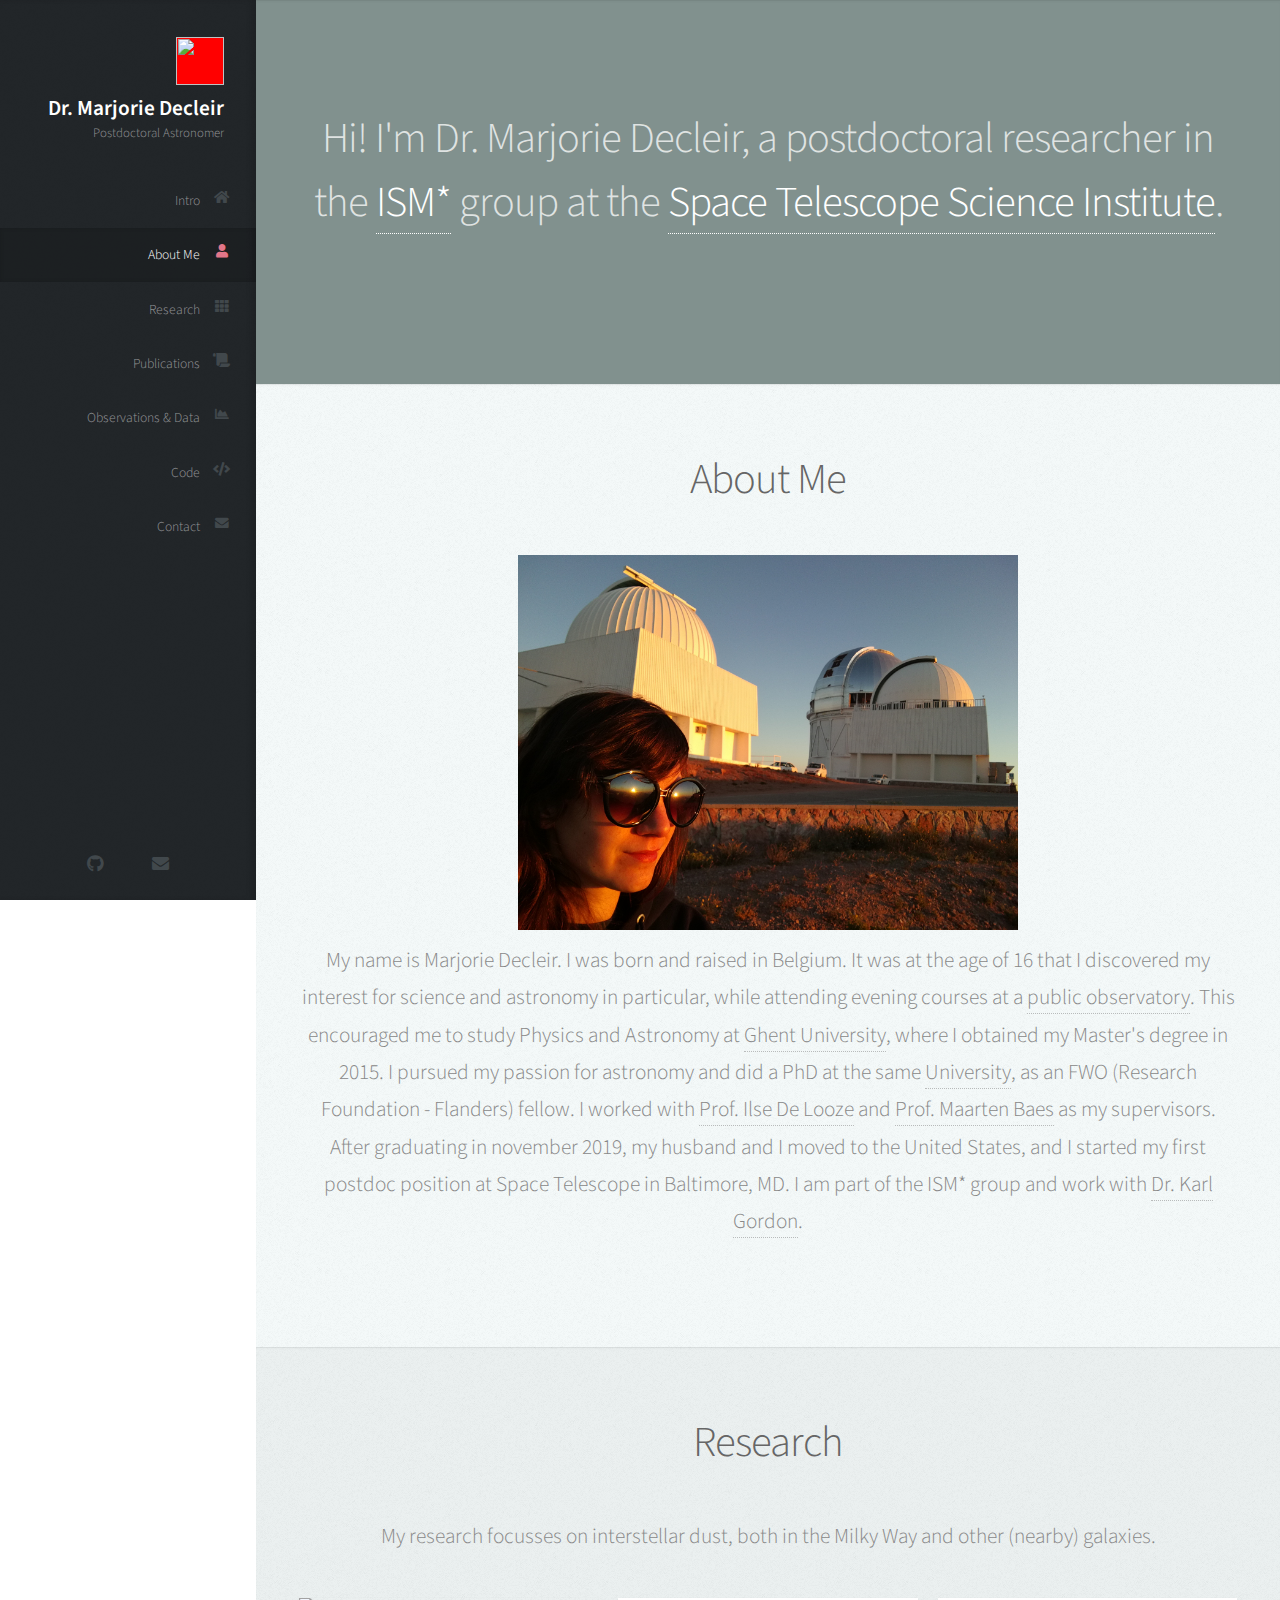
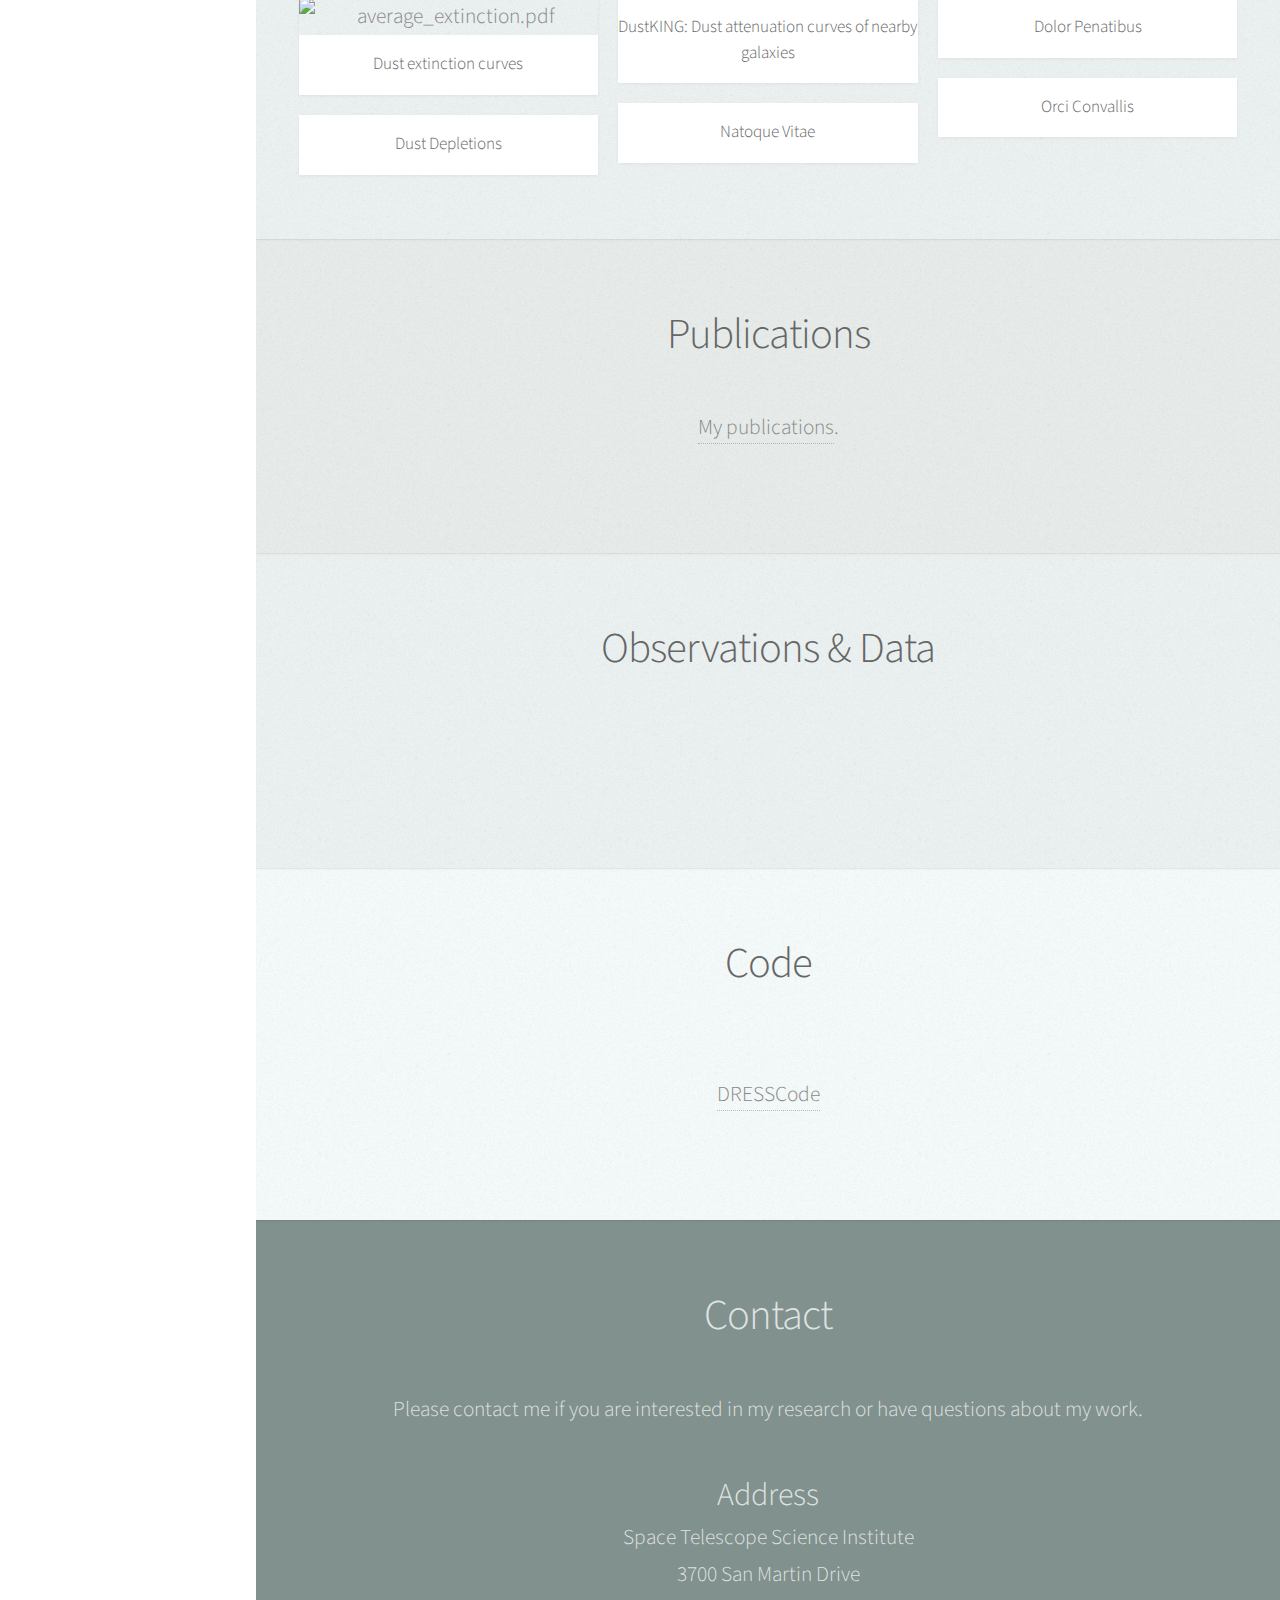
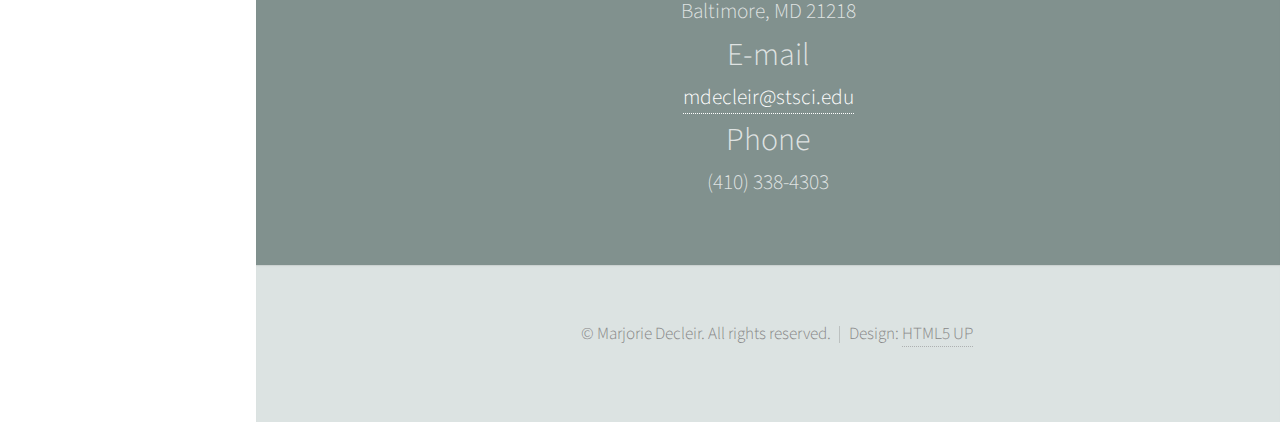
==== commit 7d3d8e6e: "Updated banner picture" ====
--- a/index.html
+++ b/index.html
@@ -1,196 +1,293 @@
-<!DOCTYPE HTML>
-<!--
-	Prologue by HTML5 UP
-	html5up.net | @ajlkn
-	Free for personal and commercial use under the CCA 3.0 license (html5up.net/license)
--->
-<html>
-	<head>
-		<title>Prologue by HTML5 UP</title>
-		<meta charset="utf-8" />
-		<meta name="viewport" content="width=device-width, initial-scale=1, user-scalable=no" />
-		<link rel="stylesheet" href="assets/css/main.css" />
-	</head>
-	<body class="is-preload">
-
-		<!-- Header -->
-			<div id="header">
-
-				<div class="top">
-
-					<!-- Logo -->
-						<div id="logo">
-							<span class="image avatar48"><img src="images/avatar.jpg" alt="" /></span>
-							<h1 id="title">Marjorie Decleir</h1>
-							<p>Postdoctoral Astronomer</p>
-						</div>
-
-					<!-- Nav -->
-						<nav id="nav">
-							<ul>
-								<li><a href="#top" id="top-link"><span class="icon solid fa-home">Intro</span></a></li>
-								<li><a href="#research" id="research-link"><span class="icon solid fa-th">Research</span></a></li>
-								<li><a href="#about" id="about-link"><span class="icon solid fa-user">About Me</span></a></li>
-								<li><a href="#contact" id="contact-link"><span class="icon solid fa-envelope">Contact</span></a></li>
-							</ul>
-						</nav>
-
-				</div>
-
-				<div class="bottom">
-
-					<!-- Social Icons -->
-						<ul class="icons">
-							<li><a href="#" class="icon brands fa-twitter"><span class="label">Twitter</span></a></li>
-							<li><a href="#" class="icon brands fa-facebook-f"><span class="label">Facebook</span></a></li>
-							<li><a href="#" class="icon brands fa-github"><span class="label">Github</span></a></li>
-							<li><a href="#" class="icon brands fa-dribbble"><span class="label">Dribbble</span></a></li>
-							<li><a href="#" class="icon solid fa-envelope"><span class="label">Email</span></a></li>
-						</ul>
-
-				</div>
-
-			</div>
-
-		<!-- Main -->
-			<div id="main">
-
-				<!-- Intro -->
-					<section id="top" class="one dark cover">
-						<div class="container">
-
-							<header>
-								<h2 class="alt">Hi! I'm <strong>Marjorie Decleir</strong>, a postdoctoral researcher in <br />
-								 the <a href="https://sites.google.com/view/ism-stsci/home">ISM* group at the <a href="https://www.stsci.edu">Space Telescope Science Institute</a>.</h2>
-								<p>This website is under development, please bear with me.</p>
-							</header>
-
-							<footer>
-								<a href="#research" class="button scrolly">Magna Aliquam</a>
-							</footer>
-
-						</div>
-					</section>
-
-				<!-- research -->
-					<section id="research" class="two">
-						<div class="container">
-
-							<header>
-								<h2>Research</h2>
-							</header>
-
-							<p>My research focusses on interstellar dust, both in the Milky Way and other (nearby) galaxies.</p>
-
-							<div class="row">
-								<div class="col-4 col-12-mobile">
-									<article class="item">
-										<a href="#" class="image fit"><img src="images/average_extinction.pdf" alt="" /></a>
-										<header>
-											<h3>Dust extinction curves</h3>
-										</header>
-									</article>
-									<article class="item">
-										<a href="#" class="image fit"><img src="images/pic03.jpg" alt="" /></a>
-										<header>
-											<h3>Dust Depletions</h3>
-										</header>
-									</article>
-								</div>
-								<div class="col-4 col-12-mobile">
-									<article class="item">
-										<a href="#" class="image fit"><img src="images/pic04.jpg" alt="" /></a>
-										<header>
-											<h3>DustKING: Dust attenuation curves of nearby galaxies</h3>
-										</header>
-									</article>
-									<article class="item">
-										<a href="#" class="image fit"><img src="images/pic05.jpg" alt="" /></a>
-										<header>
-											<h3>Natoque Vitae</h3>
-										</header>
-									</article>
-								</div>
-								<div class="col-4 col-12-mobile">
-									<article class="item">
-										<a href="#" class="image fit"><img src="images/pic06.jpg" alt="" /></a>
-										<header>
-											<h3>Dolor Penatibus</h3>
-										</header>
-									</article>
-									<article class="item">
-										<a href="#" class="image fit"><img src="images/pic07.jpg" alt="" /></a>
-										<header>
-											<h3>Orci Convallis</h3>
-										</header>
-									</article>
-								</div>
-							</div>
-
-						</div>
-					</section>
-
-				<!-- About Me -->
-					<section id="about" class="three">
-						<div class="container">
-
-							<header>
-								<h2>About Me</h2>
-							</header>
-
-							<a href="#" class="image featured"><img src="images/Marjorie_observatory.jpg" alt="" /></a>
-
-							<p>My name is Marjorie Decleir. I was born and raised in Belgium. It was at the age of 16 that I discovered my interest for science and astronomy in particular, while attending evening courses at a public observatory. This encouraged me to study Physics and Astronomy at Ghent University, where I obtained my Master's degree in 2015. I pursued my passion for astronomy and did a PhD at the same University, as an FWO (Research Foundation - Flanders) fellow. I worked with Prof. Ilse De Looze and Prof. Maarten Baes as my supervisors. After graduating in november 2019, my husband and I moved to the United States, and I started my first postdoc position at Space Telescope in Baltimore, MD. I am part of the ISM* group and work with Dr. Karl Gordon. </p>
-
-						</div>
-					</section>
-
-				<!-- Contact -->
-					<section id="contact" class="four">
-						<div class="container">
-
-							<header>
-								<h2>Contact</h2>
-							</header>
-
-							<p>Please contact me if you are interested in my research or have questions about my work.</p>
-
-							<form method="post" action="#">
-								<div class="row">
-									<div class="col-6 col-12-mobile"><input type="text" name="name" placeholder="Name" /></div>
-									<div class="col-6 col-12-mobile"><input type="text" name="email" placeholder="Email" /></div>
-									<div class="col-12">
-										<textarea name="message" placeholder="Message"></textarea>
-									</div>
-									<div class="col-12">
-										<input type="submit" value="Send Message" />
-									</div>
-								</div>
-							</form>
-
-						</div>
-					</section>
-
-			</div>
-
-		<!-- Footer -->
-			<div id="footer">
-
-				<!-- Copyright -->
-					<ul class="copyright">
-						<li>&copy; Untitled. All rights reserved.</li><li>Design: <a href="http://html5up.net">HTML5 UP</a></li>
-					</ul>
-
-			</div>
-
-		<!-- Scripts -->
-			<script src="assets/js/jquery.min.js"></script>
-			<script src="assets/js/jquery.scrolly.min.js"></script>
-			<script src="assets/js/jquery.scrollex.min.js"></script>
-			<script src="assets/js/browser.min.js"></script>
-			<script src="assets/js/breakpoints.min.js"></script>
-			<script src="assets/js/util.js"></script>
-			<script src="assets/js/main.js"></script>
-
-	</body>
-</html>
+<!DOCTYPE HTML>
+<!--
+	Prologue by HTML5 UP
+	html5up.net | @ajlkn
+	Free for personal and commercial use under the CCA 3.0 license (html5up.net/license)
+-->
+<html>
+	<head>
+		<title>Dr. Marjorie Decleir</title>
+		<meta name="viewport" content="width=device-width, initial-scale=1, user-scalable=no" />
+		<link rel="stylesheet" href="assets/css/main.css" />
+	</head>
+	<body class="is-preload">
+
+		<!-- Header -->
+			<div id="header">
+
+				<div class="top">
+
+					<!-- Logo -->
+						<div id="logo">
+							<span class="image avatar48"><img src="images/profile_pic.jpg" alt="" /></span>
+							<h1 id="title">Dr. Marjorie Decleir</h1>
+							<p>Postdoctoral Astronomer</p>
+						</div>
+
+					<!-- Nav -->
+						<nav id="nav">
+							<ul>
+								<li><a href="#top" id="top-link"><span class="icon solid fa-home">Intro</span></a></li>
+								<li><a href="#about" id="about-link"><span class="icon solid fa-user">About Me</span></a></li>
+								<li><a href="#research" id="research-link"> <!--class = "dropdown-btn"--><span class="icon solid fa-th">Research</span></a>
+										<!--<div class = "dropdown-content">
+											<a href = "mdecleir_research.html#extinction_curves">Dust Extinction Curves</a>
+											<a href = "mdecleir_research.html#depletions">Dust Depletions</a>
+											<a href = "mdecleir_research.html#dustking">DustKING</a>
+										</div>-->
+									</li>
+								<li><a href="#publications" id="publications-link"><span class="icon solid fa-scroll">Publications</span></a></li>
+								<li><a href="#obs" id="obs-link"><span class="icon solid fa-chart-area">Observations & Data</span></a></li>
+								<li><a href="#code" id="code-link"><span class="icon solid fa-code">Code</span></a></li>
+								<li><a href="#contact" id="contact-link"><span class="icon solid fa-envelope">Contact</span></a></li>
+							</ul>
+						</nav>
+
+				</div>
+
+				<div class="bottom">
+
+					<!-- Social Icons -->
+						<ul class="icons">
+							<li><a href="https://github.com/mdecleir" class="icon brands fa-github" target = "_blank"><span class="label">Github</span></a></li>
+							<li><a href = "https://orcid.org/0000-0001-9462-5543"  class = "icon brands fa-orcid" target = "_blank"><span class="label">Orcid</span></a></li>
+							<li><a href="mailto:mdecleir@stsci.edu" class="icon solid fa-envelope"><span class="label">Email</span></a></li>
+						</ul>
+
+				</div>
+
+			</div>
+
+		<!-- Main -->
+			<div id="main">
+
+				<!-- Intro -->
+					<section id="top" class="one dark cover">
+						<div class="container">
+
+							<header>
+								<h2 class="alt">Hi! I'm Dr. Marjorie Decleir, a postdoctoral researcher in <br />
+								 the <a href="https://sites.google.com/view/ism-stsci/home" target = "_blank">ISM*</a> group at the
+								 <a href="https://www.stsci.edu" target = "_blank">Space Telescope Science Institute</a>.</h2>
+							</header>
+						</div>
+					</section>
+
+				<!-- About Me -->
+					<section id="about" class="two">
+						<div class="container">
+
+							<header>
+								<h2>About Me</h2>
+							</header>
+
+							<img src="images/Marjorie_observatory.jpg" alt="" width = "500px"/>
+
+							<p>My name is Marjorie Decleir. I was born and raised in Belgium. It was at the age of 16 that I discovered my interest for science and astronomy in particular, while attending evening courses at a <a href="http://www.cozmix.be/en/home">public observatory</a>. This encouraged me to study Physics and Astronomy at <a href="https://www.ugent.be/we/physics-astronomy/en" target = "_blank">Ghent University</a>, where I obtained my Master's degree in 2015. I pursued my passion for astronomy and did a PhD at the same <a href = "https://www.ugent.be/we/physics-astronomy/en/research/astronomy" target = "_blank">University</a>, as an FWO (Research Foundation - Flanders) fellow. I worked with <a href="https://www.ugent.be/en/research/research-ugent/trackrecord/trackrecord-h2020/erc-h2020/dustorigin.htm" target="_blank">Prof. Ilse De Looze</a> and <a href="https://users.ugent.be/~mbaes/Home.html" target="_blank">Prof. Maarten Baes</a> as my supervisors. After graduating in november 2019, my husband and I moved to the United States, and I started my first postdoc position at Space Telescope in Baltimore, MD. I am part of the ISM* group and work with <a href = "https://karllark.github.io/" target = "_blank">Dr. Karl Gordon</a>. </p>
+
+						</div>
+					</section>
+
+				<!-- research -->
+					<section id="research" class="three">
+						<div class="container">
+
+							<header>
+								<h2>Research</h2>
+							</header>
+
+							<p>My research focusses on interstellar dust, both in the Milky Way and other (nearby) galaxies.</p>
+
+							<div class="row">
+								<div class="col-4 col-12-mobile">
+									<article class="item">
+										<a href="mdecleir_research.html#extinction curves" class="image fit"><img src="images/average_extinction.pdf" alt="average_extinction.pdf" /></a>
+										<header>
+											<h3>Dust extinction curves</h3>
+										</header>
+									</article>
+									<article class="item">
+										<a href="mdecleir_research.html#depletions" class="image fit" target = "_top"><img src="images/pic03.jpg" alt="" /></a>
+										<header>
+											<h3>Dust Depletions</h3>
+										</header>
+									</article>
+								</div>
+								<div class="col-4 col-12-mobile">
+									<article class="item">
+										<a href="mdecleir_research.html#dustking" class="image fit"><img src="images/pic04.jpg" alt="" /></a>
+										<header>
+											<h3>DustKING: Dust attenuation curves of nearby galaxies</h3>
+										</header>
+									</article>
+									<article class="item">
+										<a href="#" class="image fit"><img src="images/pic05.jpg" alt="" /></a>
+										<header>
+											<h3>Natoque Vitae</h3>
+										</header>
+									</article>
+								</div>
+								<div class="col-4 col-12-mobile">
+									<article class="item">
+										<a href="#" class="image fit"><img src="images/pic06.jpg" alt="" /></a>
+										<header>
+											<h3>Dolor Penatibus</h3>
+										</header>
+									</article>
+									<article class="item">
+										<a href="#" class="image fit"><img src="images/pic07.jpg" alt="" /></a>
+										<header>
+											<h3>Orci Convallis</h3>
+										</header>
+									</article>
+								</div>
+							</div>
+
+						</div>
+					</section>
+
+				<!-- Publications -->
+					<section id="publications" class="four">
+						<div class="container">
+
+							<header>
+								<h2>Publications</h2>
+							</header>
+
+							<p><a href = "https://ui.adsabs.harvard.edu/search/p_=0&q=orcid%3A0000-0001-9462-5543&sort=date%20desc%2C%20bibcode%20desc" target="_blank">
+								My publications</a>.</p>
+
+						</div>
+					</section>
+
+
+				<!-- Observations & Data -->
+					<section id="obs" class="three">
+						<div class="container">
+
+							<header>
+								<h2>Observations & Data</h2>
+							</header>
+
+							<img src="" alt="" width = "500px"/>
+
+							<p></p>
+
+						</div>
+					</section>
+
+				<!-- Code -->
+					<section id="code" class="two">
+						<div class="container">
+
+							<header>
+								<h2>Code</h2>
+							</header>
+
+							<img src="" alt="" width = "500px"/>
+
+							<p><a href="https://github.com/mdecleir/DRESSCode" target="_blank">DRESSCode</a></p>
+
+						</div>
+					</section>
+
+				<!-- Contact -->
+					<section id="contact" class="one dark">
+						<div class="container">
+
+							<header>
+								<h2>Contact</h2>
+							</header>
+
+							<p>Please contact me if you are interested in my research or have questions about my work.</p>
+
+				          <h3>Address</h3>
+				          Space Telescope Science Institute<br />
+				          3700 San Martin Drive<br />
+				          Baltimore, MD 21218
+
+				          <h3>E-mail</h3>
+				          <a href = "mailto:mdecleir@stsci.edu">mdecleir@stsci.edu</a>
+
+				          <h3>Phone</h3>
+				          (410) 338-4303
+
+							<!--
+							<form method="post" action="#">
+								<div class="row">
+									<div class="col-6 col-12-mobile"><input type="text" name="name" placeholder="Name" /></div>
+									<div class="col-6 col-12-mobile"><input type="text" name="email" placeholder="Email" /></div>
+									<div class="col-12">
+										<textarea name="message" placeholder="Message"></textarea>
+									</div>
+									<div class="col-12">
+										<input type="submit" value="Send Message" />
+									</div>
+								</div>
+							</form>
+							-->
+						</div>
+					</section>
+
+			</div>
+
+		<!-- Footer -->
+			<div id="footer">
+
+				<!-- Copyright -->
+					<ul class="copyright">
+						<li>&copy; Marjorie Decleir. All rights reserved.</li><li>Design: <a href="http://html5up.net">HTML5 UP</a></li>
+					</ul>
+
+			</div>
+
+		<!-- Scripts -->
+			<script src="assets/js/jquery.min.js"></script>
+			<script src="assets/js/jquery.scrolly.min.js"></script>
+			<script src="assets/js/jquery.scrollex.min.js"></script>
+			<script src="assets/js/browser.min.js"></script>
+			<script src="assets/js/breakpoints.min.js"></script>
+			<script src="assets/js/util.js"></script>
+			<script src="assets/js/main.js"></script>
+			<!--<script>
+				/* When the user clicks on the button,
+				toggle between hiding and showing the dropdown content
+				function myFunction() {
+  				document.getElementById("myDropdown").classList.toggle("show");
+				}
+
+				// Close the dropdown menu if the user clicks outside of it
+				window.onclick = function(event) {
+  				if (!event.target.matches('.dropbtn')) {
+    				var dropdowns = document.getElementsByClassName("dropdown-content");
+	    			var i;
+    				for (i = 0; i < dropdowns.length; i++) {
+      				var openDropdown = dropdowns[i];
+      				if (openDropdown.classList.contains('show')) {
+        				openDropdown.classList.remove('show');
+		      		}
+    				}
+  				}
+				}*/
+
+				/* Loop through all dropdown buttons to toggle between hiding
+				and showing its dropdown content - This allows the user to have
+				multiple dropdowns without any conflict
+				var dropdown = document.getElementsByClassName("dropdown-btn");
+				var i;
+
+				for (i = 0; i < dropdown.length; i++) {
+  				dropdown[i].addEventListener("click", function() {
+  				this.classList.toggle("active");
+  				var dropdownContent = this.nextElementSibling;
+  				if (dropdownContent.style.display === "block") {
+		  			dropdownContent.style.display = "none";
+  				} else {
+  					dropdownContent.style.display = "block";
+  				}
+  			});
+			}
+		</script>-->
+
+	</body>
+</html>
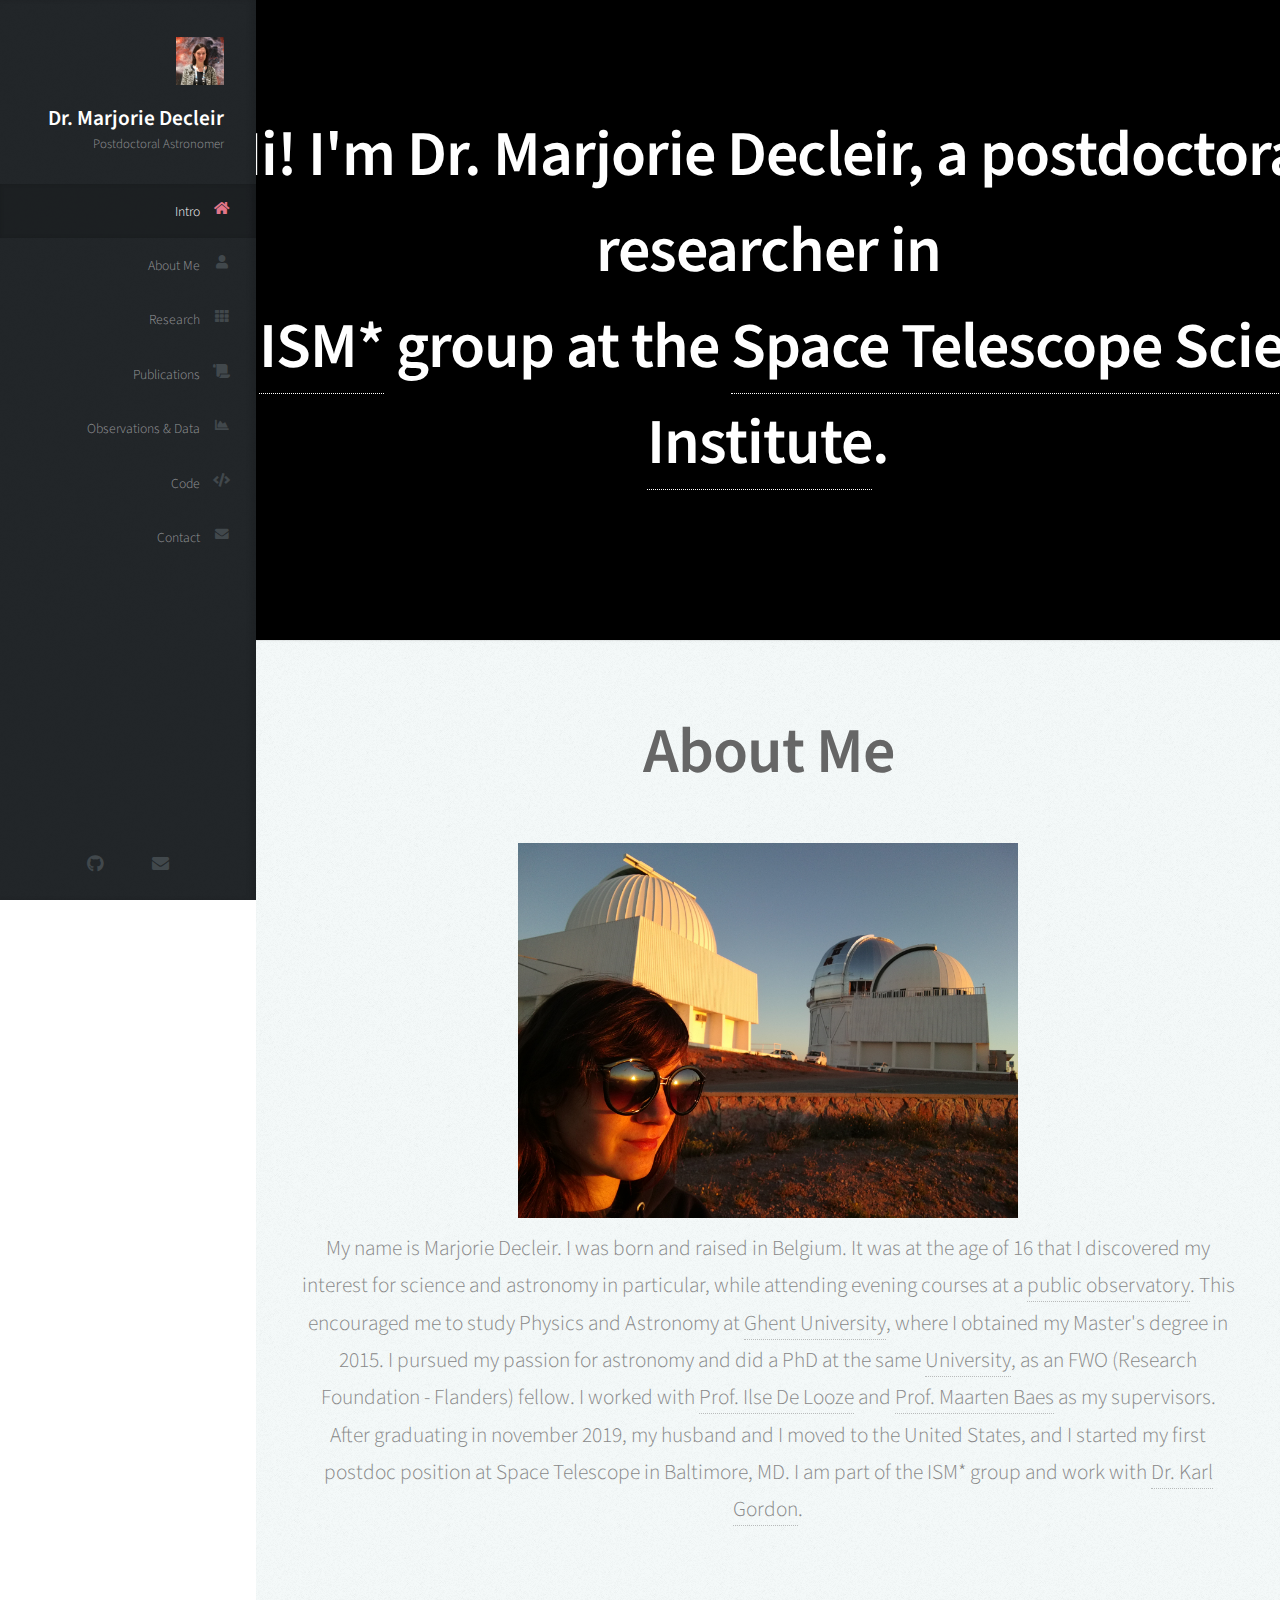
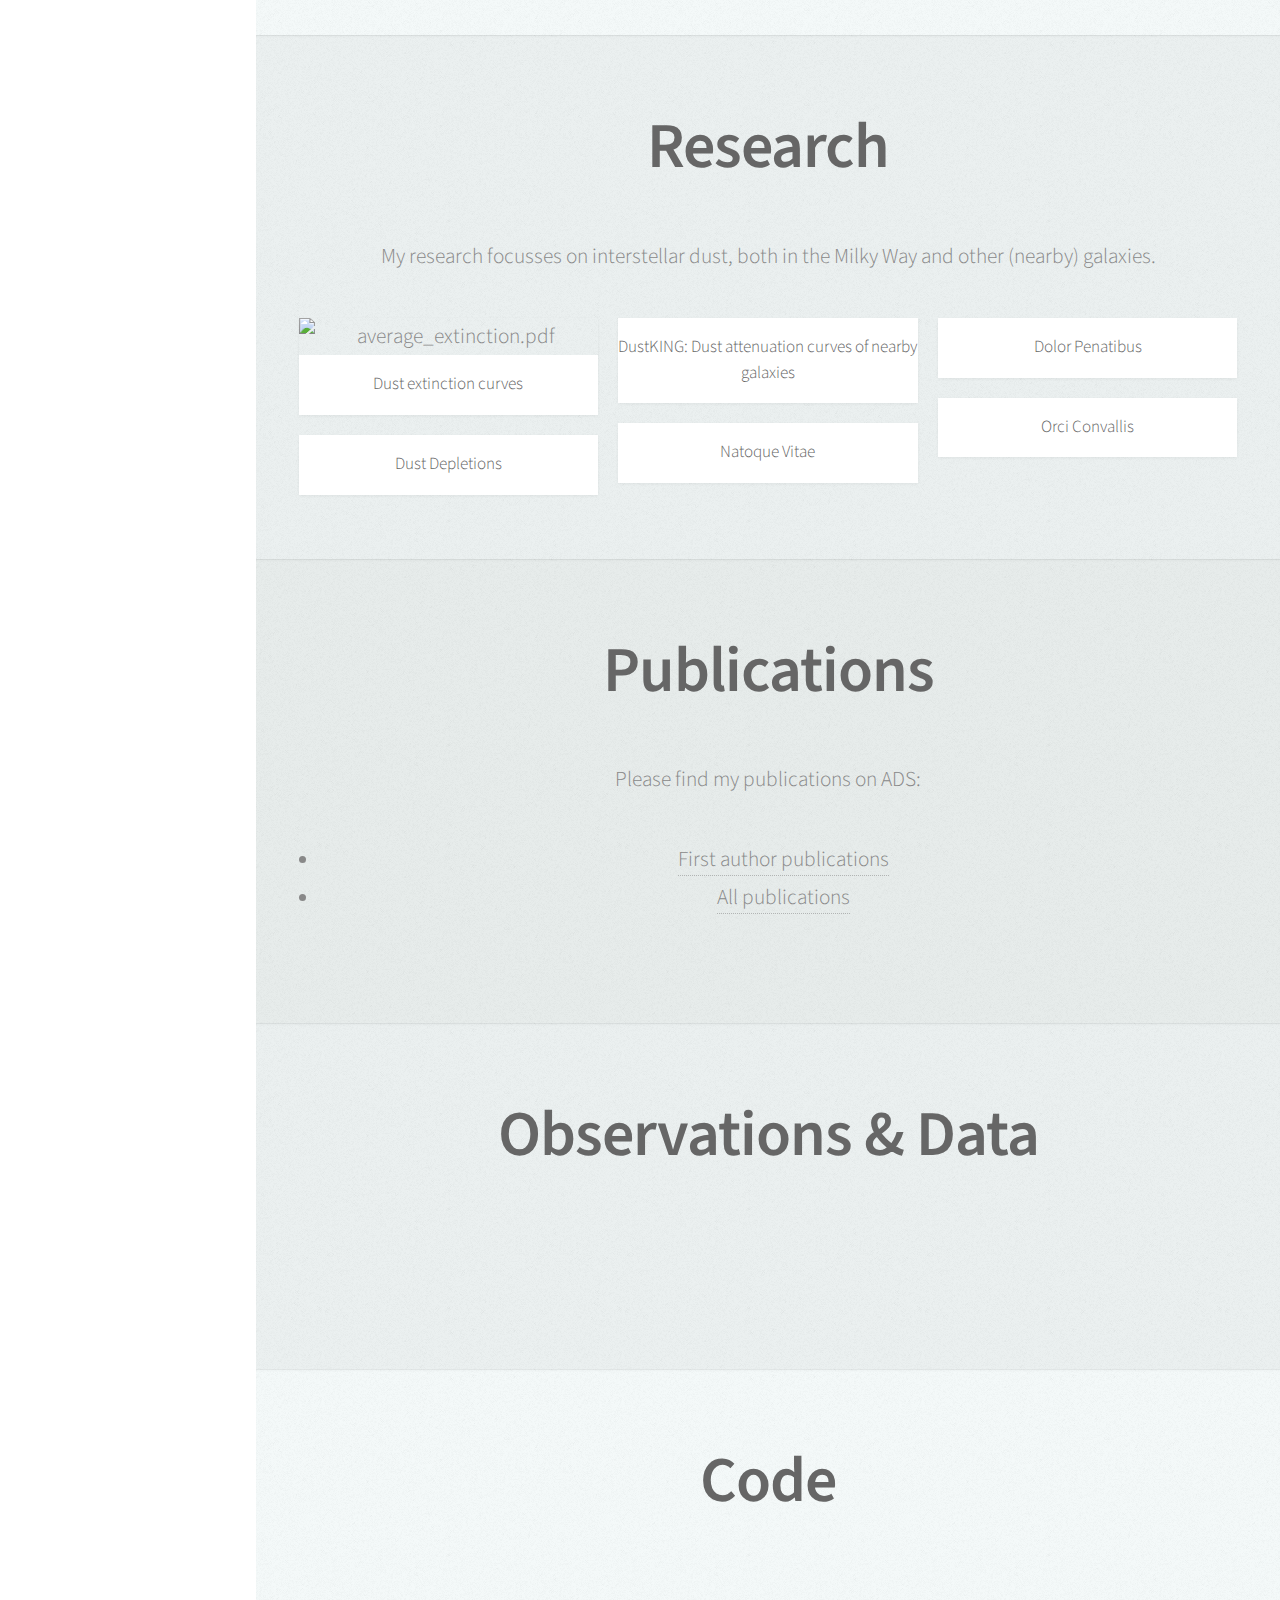
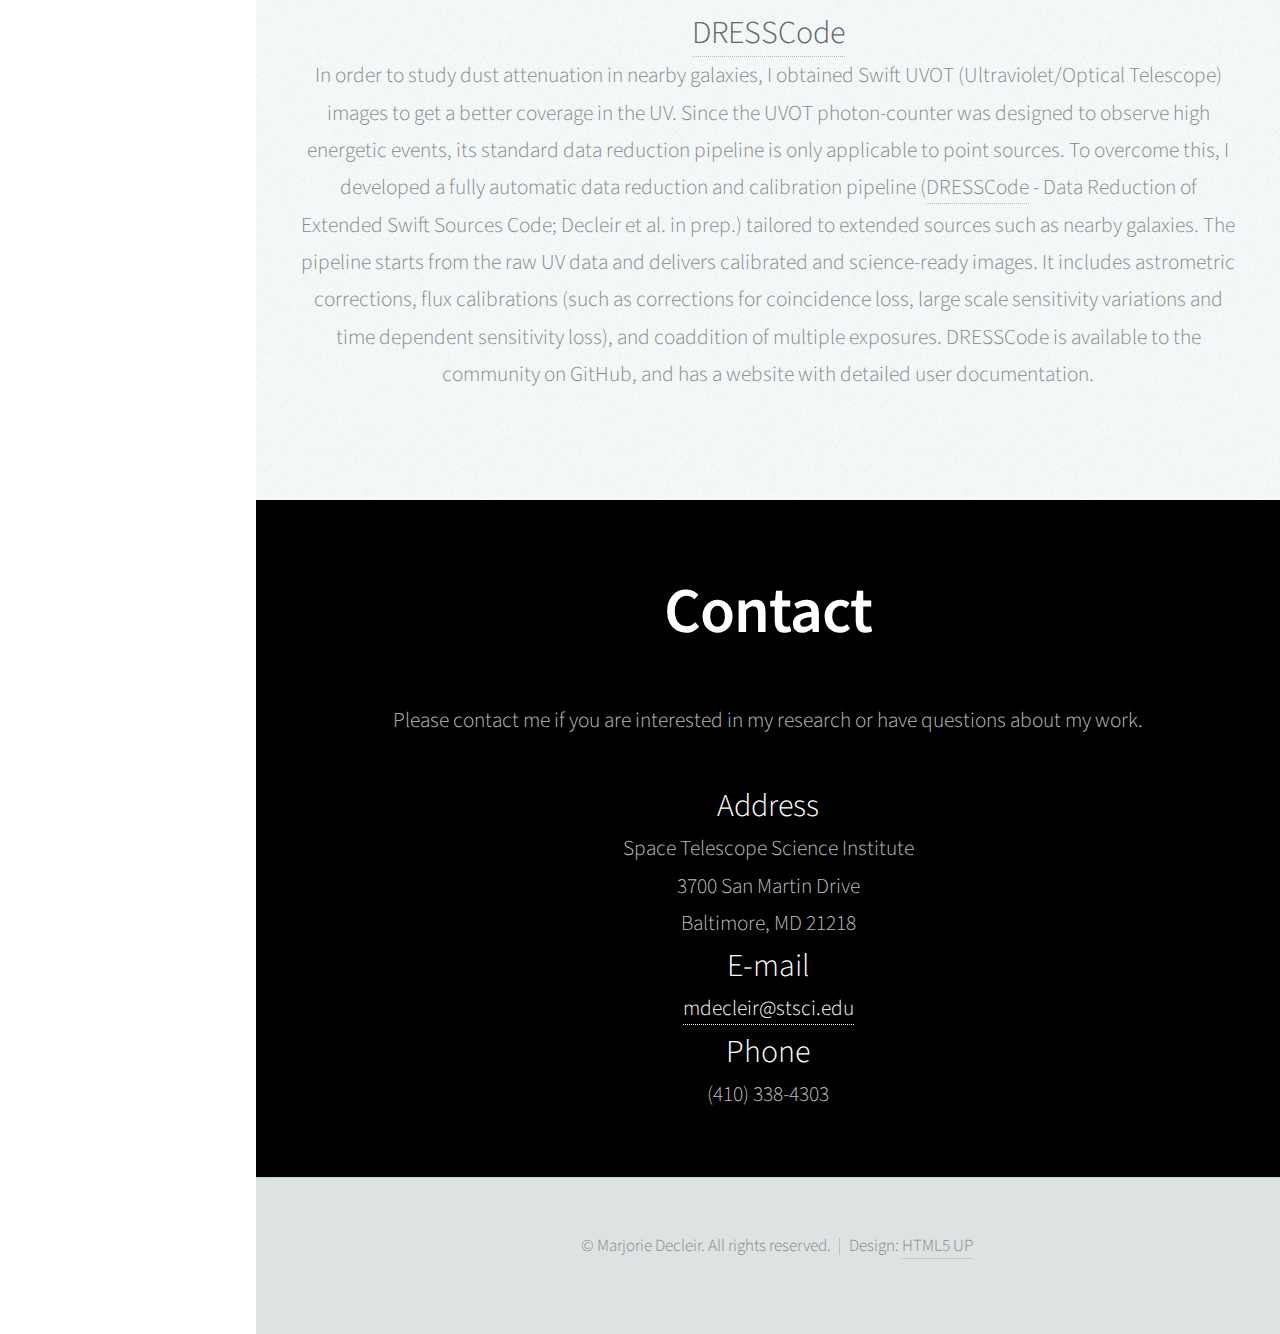
==== commit 4c7a474b: "Added info on DRESSCode" ====
--- a/index.html
+++ b/index.html
@@ -154,8 +154,12 @@
 								<h2>Publications</h2>
 							</header>
 
-							<p><a href = "https://ui.adsabs.harvard.edu/search/p_=0&q=orcid%3A0000-0001-9462-5543&sort=date%20desc%2C%20bibcode%20desc" target="_blank">
-								My publications</a>.</p>
+							<p>Please find my publications on ADS:
+							<ul>
+								<li> <a href = "https://ui.adsabs.harvard.edu/search/q=orcid%3A0000-0001-9462-5543%20%20author%3A%22%5EDecleir%22&sort=date%20desc%2C%20bibcode%20desc&p_=0" target="_blank">First author publications </a></li>
+								<li> <a href = "https://ui.adsabs.harvard.edu/search/p_=0&q=orcid%3A0000-0001-9462-5543&sort=date%20desc%2C%20bibcode%20desc" target="_blank">All publications </a></li>
+							<ul/>
+							</p>
 
 						</div>
 					</section>
@@ -185,8 +189,10 @@
 							</header>
 
 							<img src="" alt="" width = "500px"/>
-
-							<p><a href="https://github.com/mdecleir/DRESSCode" target="_blank">DRESSCode</a></p>
+							<h3>
+								<a href="https://spacetelescope.github.io/DRESSCode/" target="_blank">DRESSCode</a>
+							</h3>
+							<p>In order to study dust attenuation in nearby galaxies, I obtained Swift UVOT (Ultraviolet/Optical Telescope) images to get a better coverage in the UV. Since the UVOT photon-counter was designed to observe high energetic events, its standard data reduction pipeline is only applicable to point sources. To overcome this, I developed a fully automatic data reduction and calibration pipeline (<a href="https://spacetelescope.github.io/DRESSCode/" target="_blank">DRESSCode</a> - Data Reduction of Extended Swift Sources Code; Decleir et al. in prep.) tailored to extended sources such as nearby galaxies. The pipeline starts from the raw UV data and delivers calibrated and science-ready images. It includes astrometric corrections, flux calibrations (such as corrections for coincidence loss, large scale sensitivity variations and time dependent sensitivity loss), and coaddition of multiple exposures. DRESSCode is available to the community on GitHub, and has a website with detailed user documentation.</p>
 
 						</div>
 					</section>
--- a/assets/css/main.css
+++ b/assets/css/main.css
@@ -126,7 +126,8 @@
 		}
 
 	h2 {
-		font-size: 2em;
+		font-size: 3em;
+		font-weight: 600;
 		letter-spacing: -1px;
 	}
 
@@ -2162,6 +2163,19 @@
 						line-height: 1.75em;
 					}
 
+				#nav ul li a:hover {
+					background: rgba(0, 0, 0, 0.15);
+					box-shadow: inset 0 0 0.25em 0 rgba(0, 0, 0, 0.125);
+					color: #fff;
+				}
+
+				#nav .dropdown-content {
+					display: none;
+					background-color: inherit;
+					margin_left: 10px;
+					font-size: 0.6em;
+				}
+
 				#nav ul li a.active {
 					background: rgba(0, 0, 0, 0.15);
 					box-shadow: inset 0 0 0.25em 0 rgba(0, 0, 0, 0.125);
@@ -2223,7 +2237,10 @@
 			}
 
 				#main > section.dark h2, #main > section.dark h3, #main > section.dark h4, #main > section.dark h5, #main > section.dark h6 {
-					color: inherit;
+					color: #fff;
+					margin-left: -180px;
+					margin-right: -180px;
+
 				}
 
 				#main > section.dark strong {
@@ -2247,8 +2264,8 @@
 			}
 
 			#main > section.one {
-				background-color: #81918E;
-				background-image: url("../../images/banner.jpg");
+				background-color: #000000;
+				background-image: url("../../images/Carina.png");
 			}
 
 			#main > section.two {
@@ -2630,4 +2647,4 @@
 					margin-top: 0;
 				}
 
-	}+	}
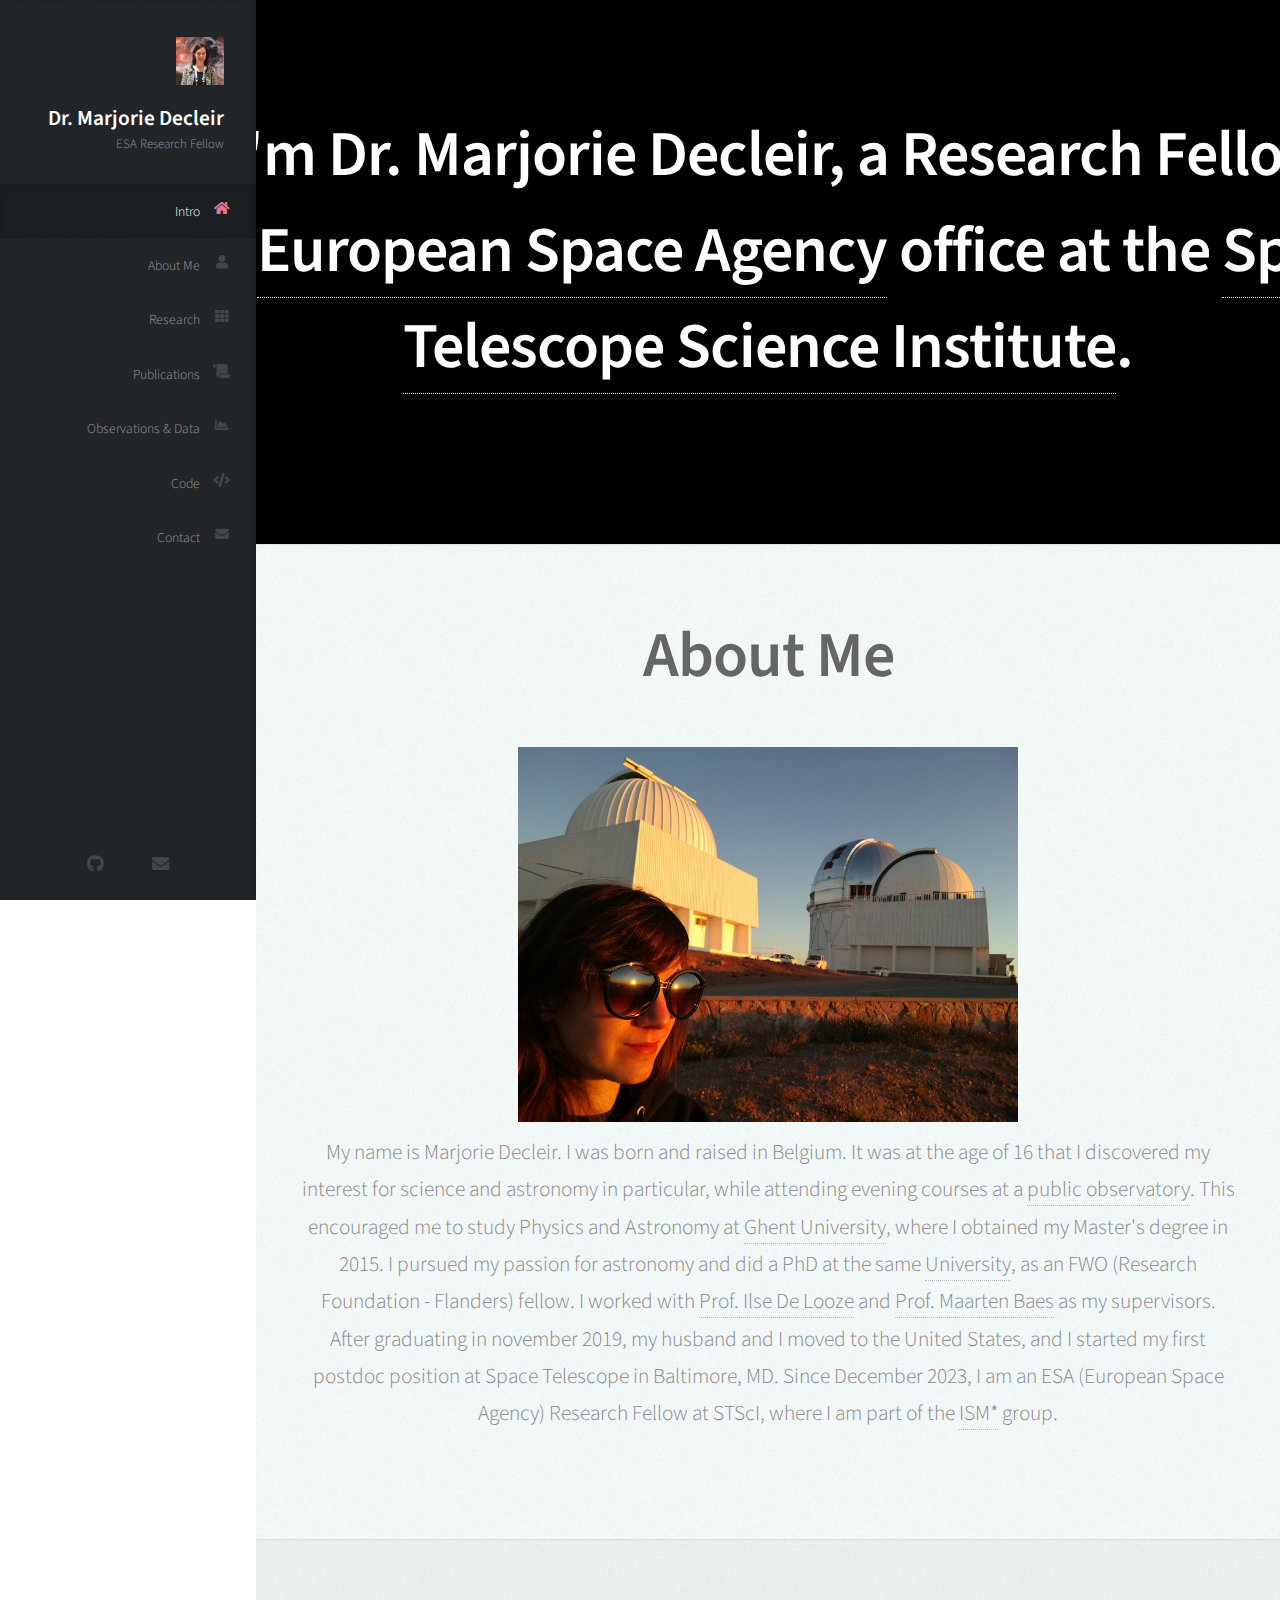
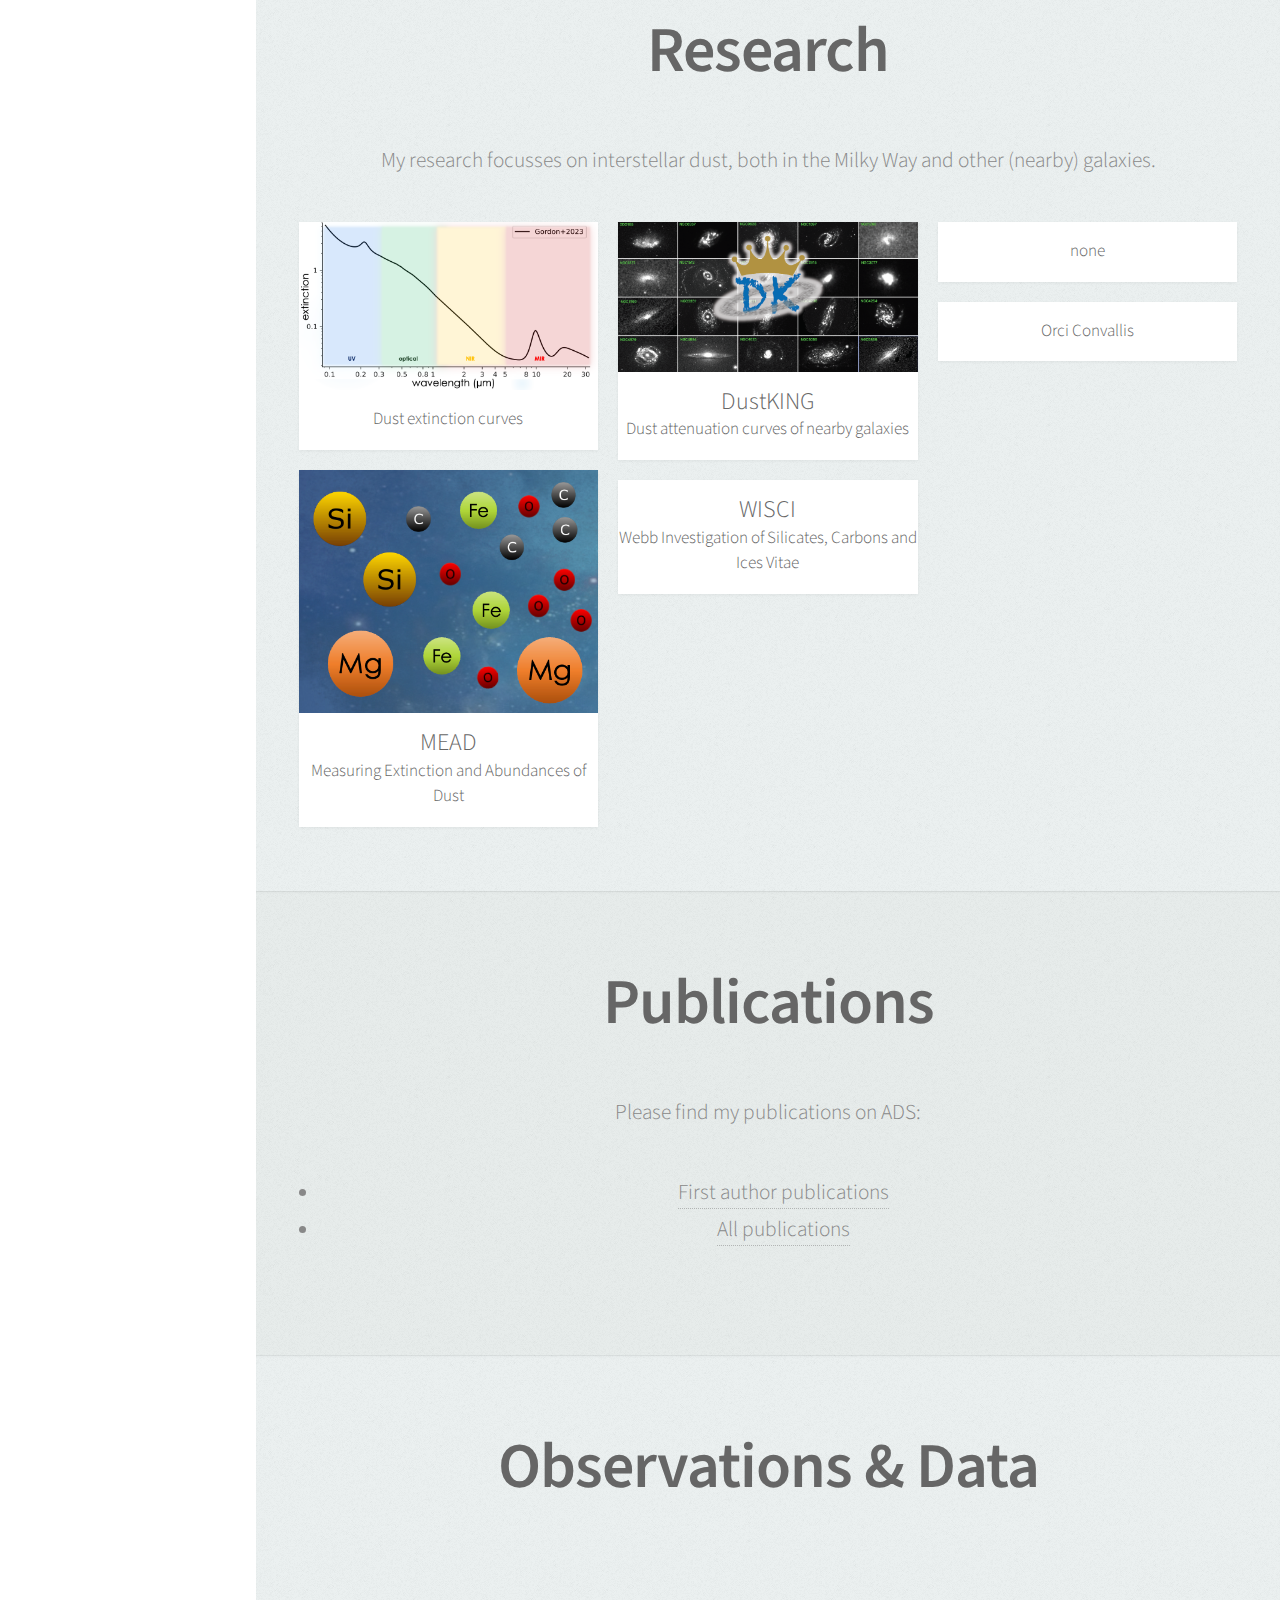
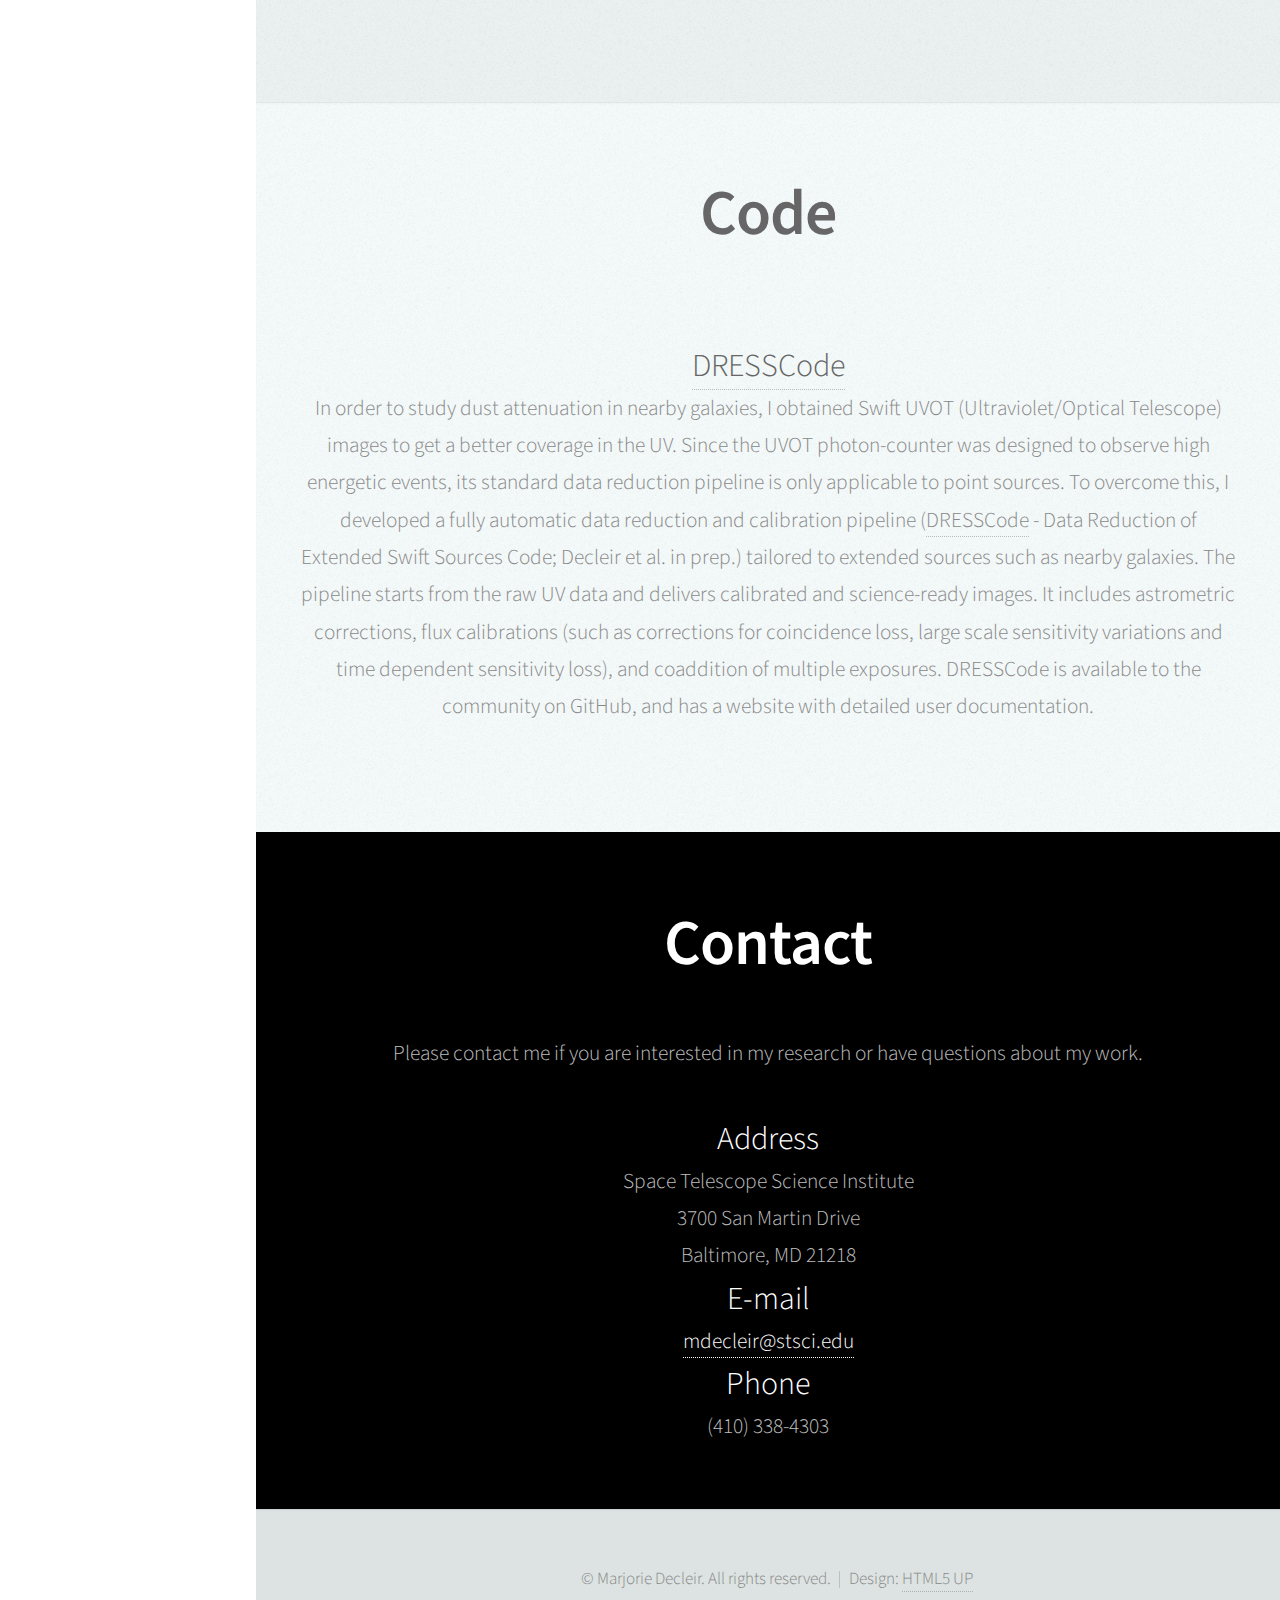
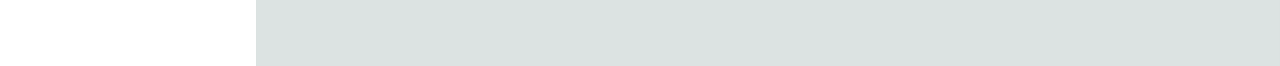
==== commit d54a34c9: "Updated some text" ====
--- a/index.html
+++ b/index.html
@@ -21,7 +21,7 @@
 						<div id="logo">
 							<span class="image avatar48"><img src="images/profile_pic.jpg" alt="" /></span>
 							<h1 id="title">Dr. Marjorie Decleir</h1>
-							<p>Postdoctoral Astronomer</p>
+							<p>ESA Research Fellow</p>
 						</div>
 
 					<!-- Nav -->
@@ -64,10 +64,8 @@
 				<!-- Intro -->
 					<section id="top" class="one dark cover">
 						<div class="container">
-
-							<header>
-								<h2 class="alt">Hi! I'm Dr. Marjorie Decleir, a postdoctoral researcher in <br />
-								 the <a href="https://sites.google.com/view/ism-stsci/home" target = "_blank">ISM*</a> group at the
+							<header>
+								<h2 class="alt">Hi! I'm Dr. Marjorie Decleir, a Research Fellow at the <a href="https://www.esa.int" target = "_blank">European Space Agency</a> office at the
 								 <a href="https://www.stsci.edu" target = "_blank">Space Telescope Science Institute</a>.</h2>
 							</header>
 						</div>
@@ -83,8 +81,7 @@
 
 							<img src="images/Marjorie_observatory.jpg" alt="" width = "500px"/>
 
-							<p>My name is Marjorie Decleir. I was born and raised in Belgium. It was at the age of 16 that I discovered my interest for science and astronomy in particular, while attending evening courses at a <a href="http://www.cozmix.be/en/home">public observatory</a>. This encouraged me to study Physics and Astronomy at <a href="https://www.ugent.be/we/physics-astronomy/en" target = "_blank">Ghent University</a>, where I obtained my Master's degree in 2015. I pursued my passion for astronomy and did a PhD at the same <a href = "https://www.ugent.be/we/physics-astronomy/en/research/astronomy" target = "_blank">University</a>, as an FWO (Research Foundation - Flanders) fellow. I worked with <a href="https://www.ugent.be/en/research/research-ugent/trackrecord/trackrecord-h2020/erc-h2020/dustorigin.htm" target="_blank">Prof. Ilse De Looze</a> and <a href="https://users.ugent.be/~mbaes/Home.html" target="_blank">Prof. Maarten Baes</a> as my supervisors. After graduating in november 2019, my husband and I moved to the United States, and I started my first postdoc position at Space Telescope in Baltimore, MD. I am part of the ISM* group and work with <a href = "https://karllark.github.io/" target = "_blank">Dr. Karl Gordon</a>. </p>
-
+							<p>My name is Marjorie Decleir. I was born and raised in Belgium. It was at the age of 16 that I discovered my interest for science and astronomy in particular, while attending evening courses at a <a href="http://www.cozmix.be/en/home">public observatory</a>. This encouraged me to study Physics and Astronomy at <a href="https://www.ugent.be/we/physics-astronomy/en" target = "_blank">Ghent University</a>, where I obtained my Master's degree in 2015. I pursued my passion for astronomy and did a PhD at the same <a href = "https://www.ugent.be/we/physics-astronomy/en/research/astronomy" target = "_blank">University</a>, as an FWO (Research Foundation - Flanders) fellow. I worked with <a href="https://www.ugent.be/en/research/research-ugent/trackrecord/trackrecord-h2020/erc-h2020/dustorigin.htm" target="_blank">Prof. Ilse De Looze</a> and <a href="https://users.ugent.be/~mbaes/Home.html" target="_blank">Prof. Maarten Baes</a> as my supervisors. After graduating in november 2019, my husband and I moved to the United States, and I started my first postdoc position at Space Telescope in Baltimore, MD. Since December 2023, I am an ESA (European Space Agency) Research Fellow at STScI, where I am part of the <a href="https://sites.google.com/view/ism-stsci/home" target = "_blank">ISM*</a> group. </p>
 						</div>
 					</section>
 
@@ -101,29 +98,29 @@
 							<div class="row">
 								<div class="col-4 col-12-mobile">
 									<article class="item">
-										<a href="mdecleir_research.html#extinction curves" class="image fit"><img src="images/average_extinction.pdf" alt="average_extinction.pdf" /></a>
+										<a href="mdecleir_research.html#extinction curves" class="image fit"><img src="images/Extinction_curve_colors.png" alt="extinction curve" /></a>
 										<header>
 											<h3>Dust extinction curves</h3>
 										</header>
 									</article>
 									<article class="item">
-										<a href="mdecleir_research.html#depletions" class="image fit" target = "_top"><img src="images/pic03.jpg" alt="" /></a>
-										<header>
-											<h3>Dust Depletions</h3>
+										<a href="mdecleir_research.html#depletions" class="image fit" target = "_top"><img src="images/MEAD.png" alt="" /></a>
+										<header>
+											<h3> <font size="+2">MEAD</font> <br> Measuring Extinction and Abundances of Dust </h3>
 										</header>
 									</article>
 								</div>
 								<div class="col-4 col-12-mobile">
 									<article class="item">
-										<a href="mdecleir_research.html#dustking" class="image fit"><img src="images/pic04.jpg" alt="" /></a>
-										<header>
-											<h3>DustKING: Dust attenuation curves of nearby galaxies</h3>
+										<a href="mdecleir_research.html#dustking" class="image fit"><img src="images/DustKING_banner.png" alt="" /></a>
+										<header>
+											<h3> <font size="+2">DustKING</font> <br> Dust attenuation curves of nearby galaxies</h3>
 										</header>
 									</article>
 									<article class="item">
 										<a href="#" class="image fit"><img src="images/pic05.jpg" alt="" /></a>
 										<header>
-											<h3>Natoque Vitae</h3>
+											<h3> <font size="+2">WISCI</font> <br> Webb Investigation of Silicates, Carbons and Ices Vitae</h3>
 										</header>
 									</article>
 								</div>
@@ -131,7 +128,7 @@
 									<article class="item">
 										<a href="#" class="image fit"><img src="images/pic06.jpg" alt="" /></a>
 										<header>
-											<h3>Dolor Penatibus</h3>
+											<h3>none</h3>
 										</header>
 									</article>
 									<article class="item">
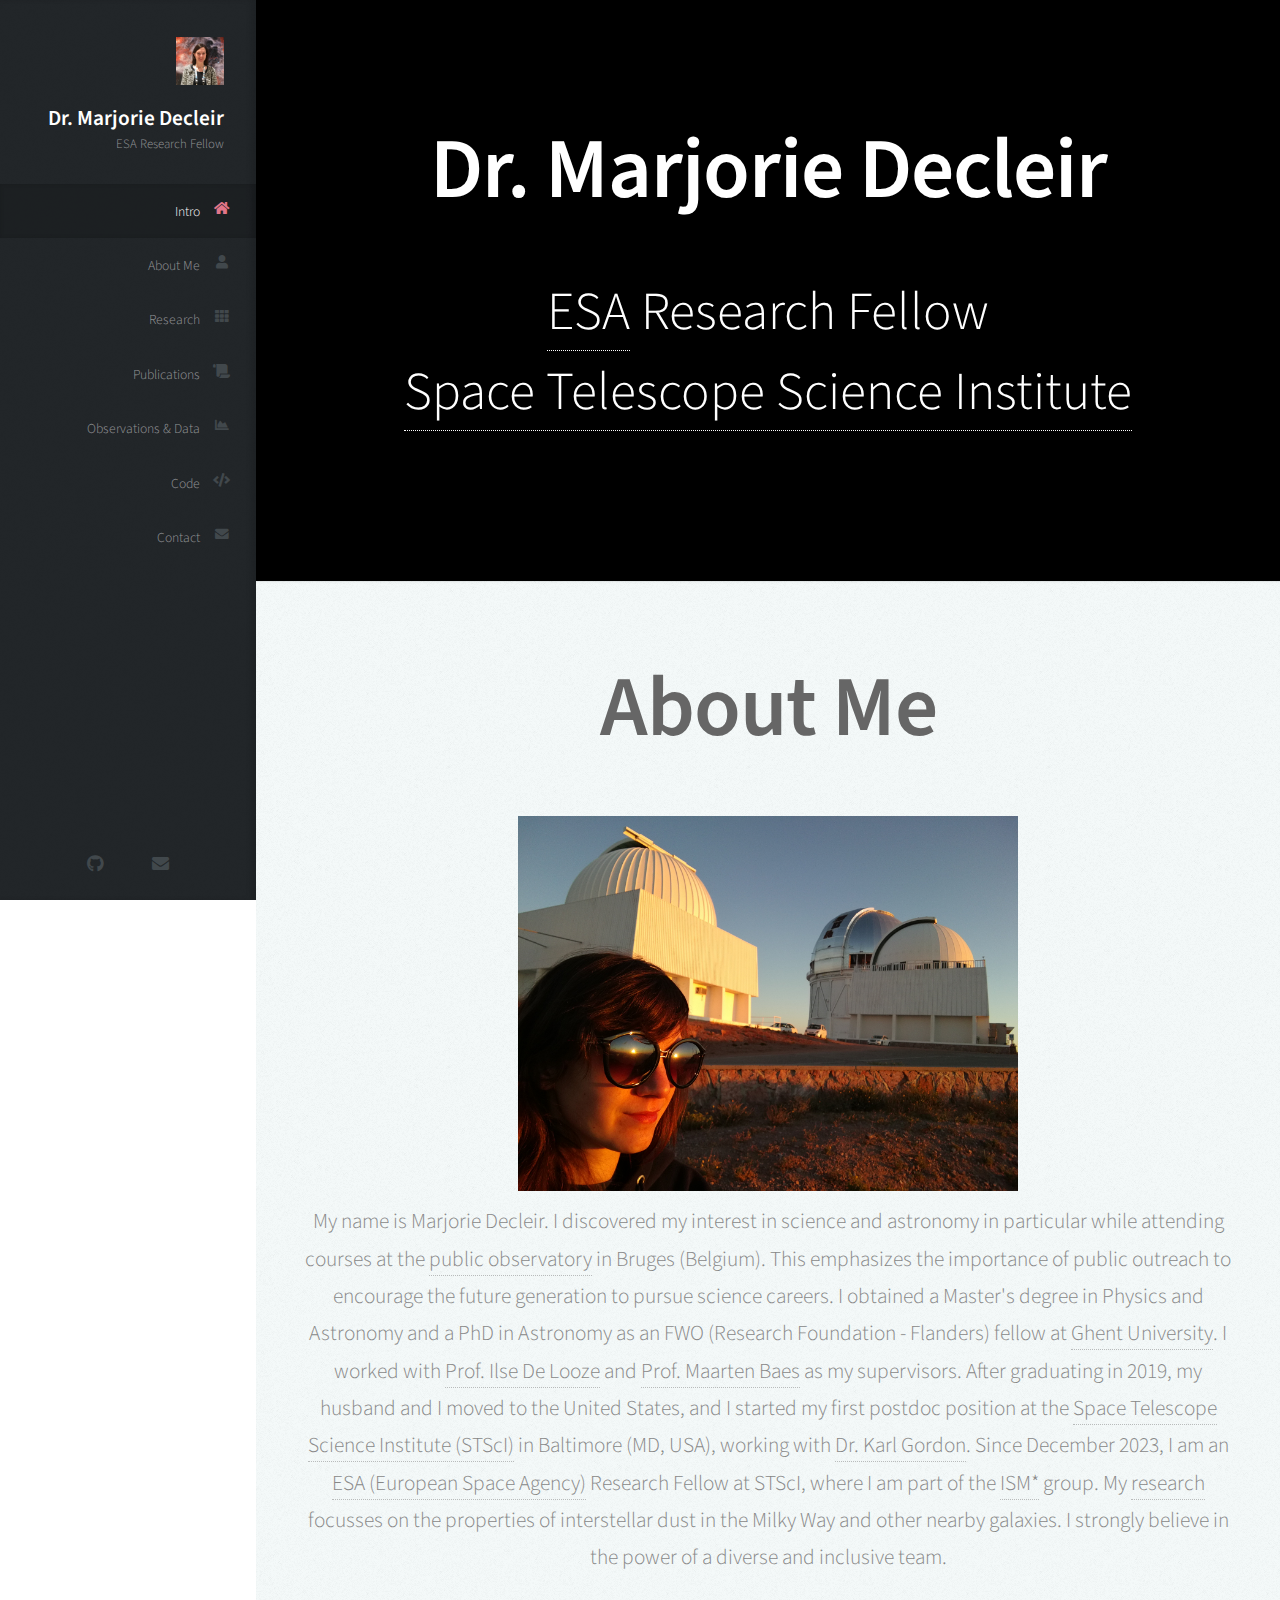
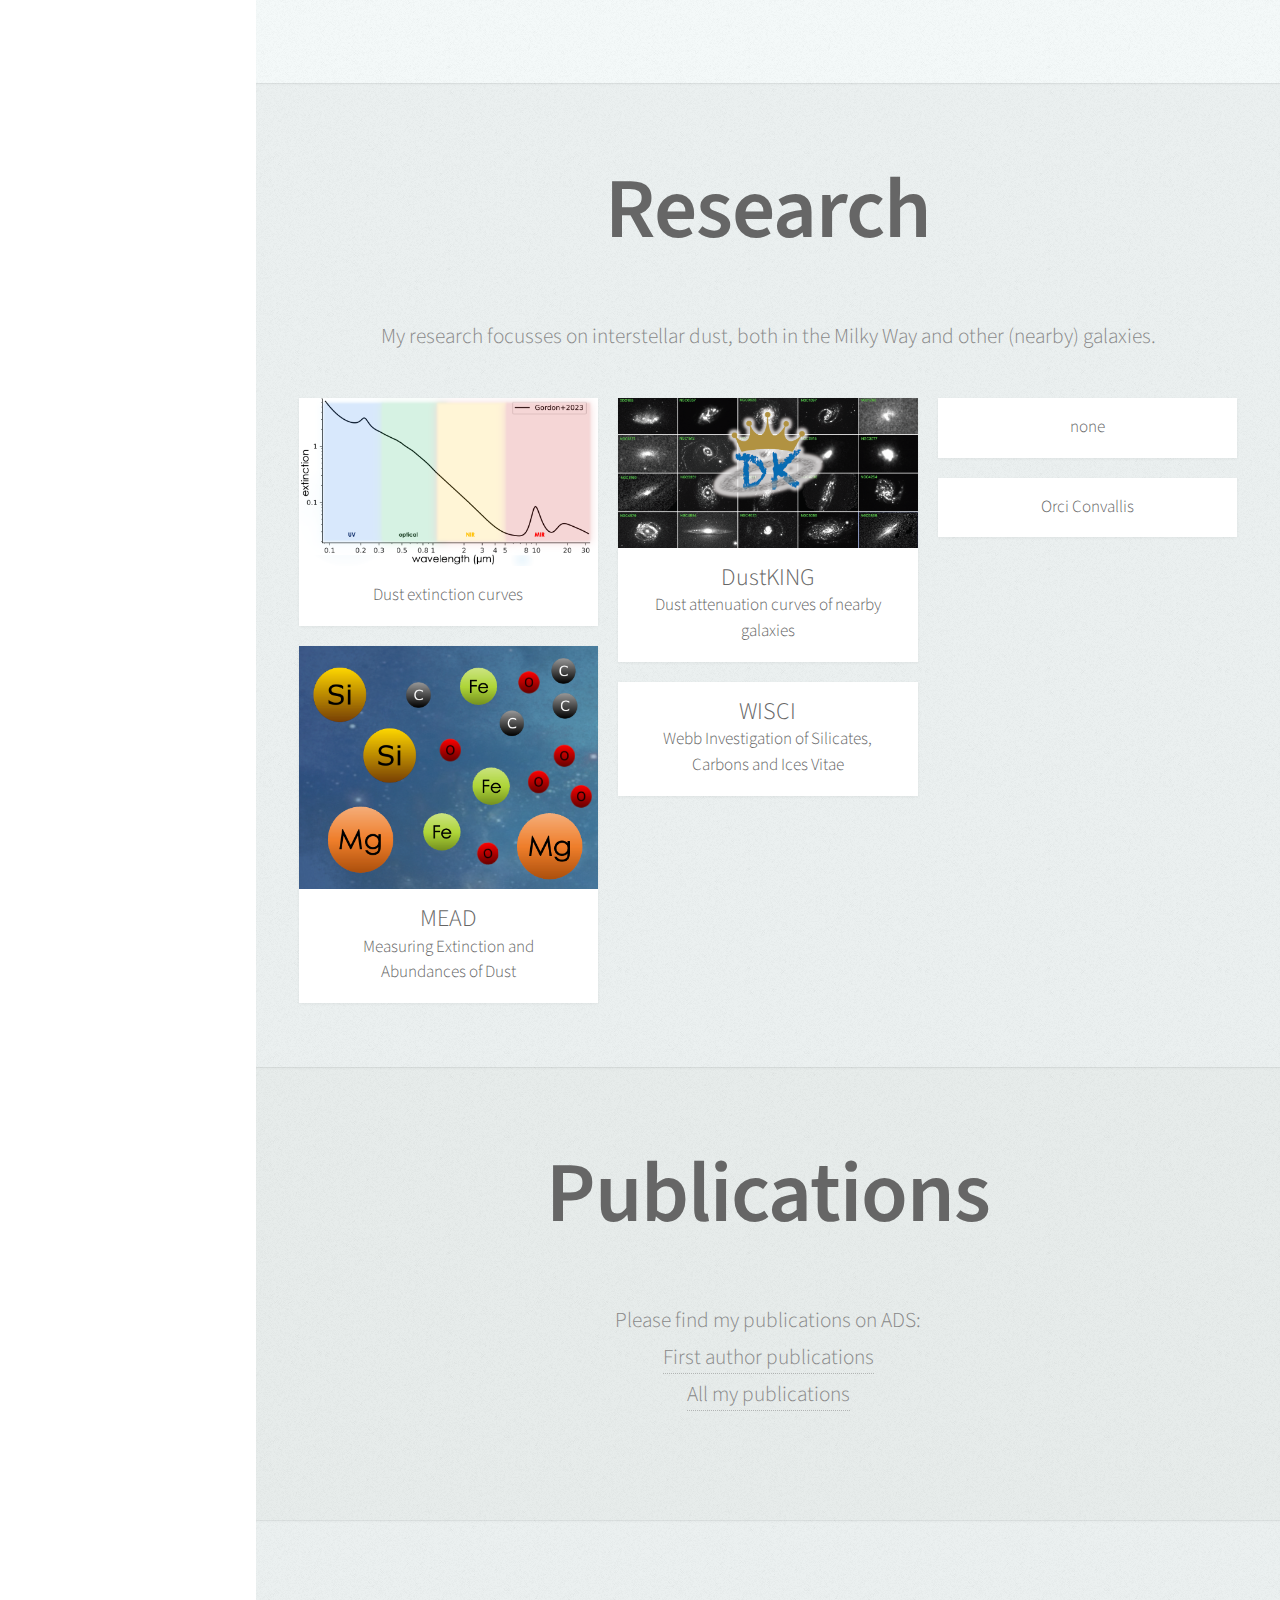
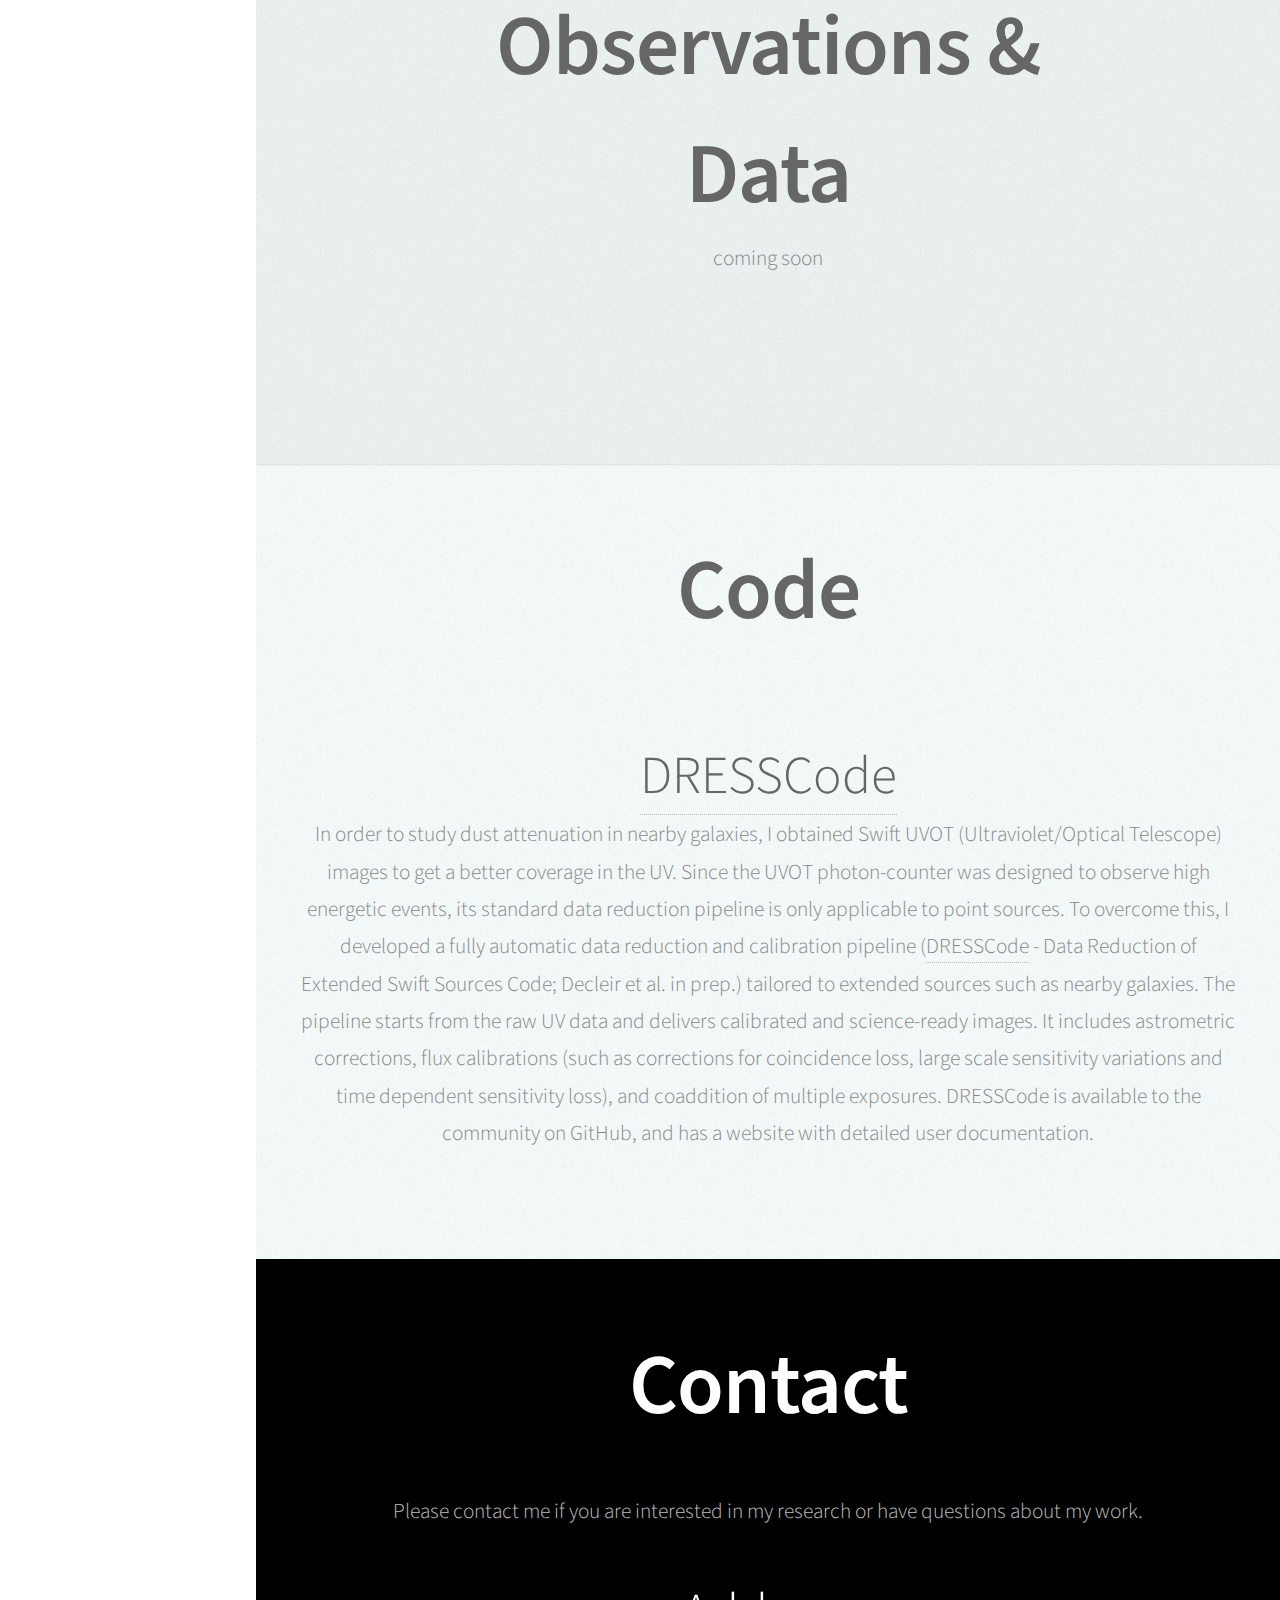
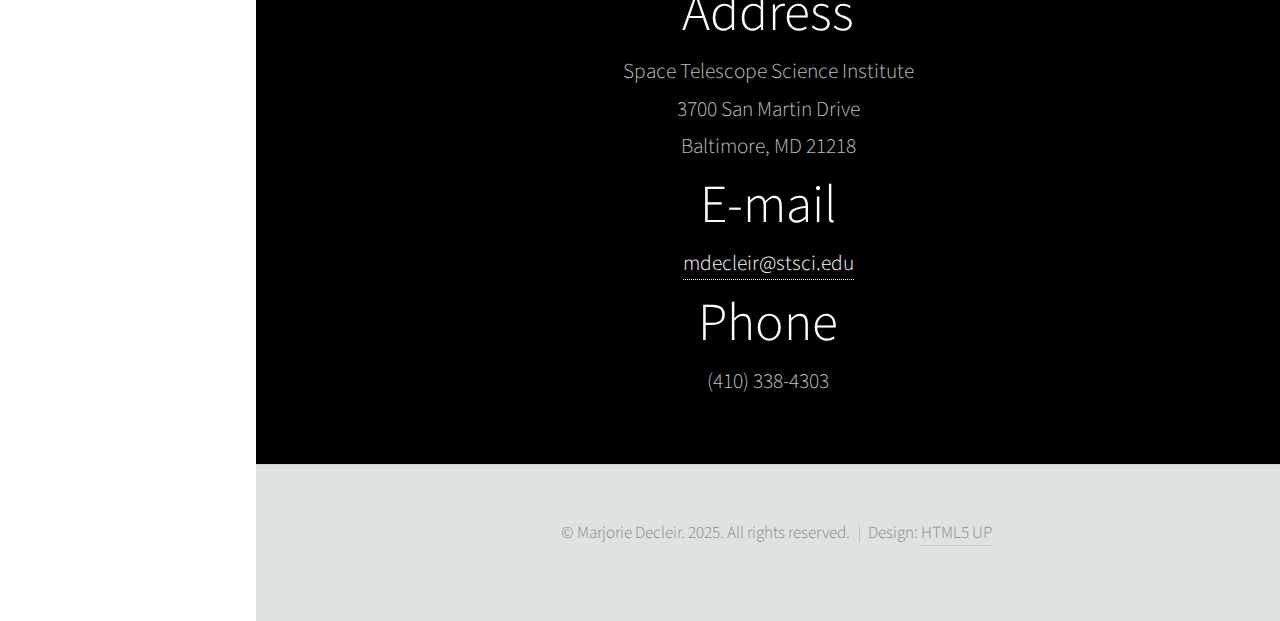
==== commit bece20b2: "Updated intro" ====
--- a/index.html
+++ b/index.html
@@ -65,8 +65,9 @@
 					<section id="top" class="one dark cover">
 						<div class="container">
 							<header>
-								<h2 class="alt">Hi! I'm Dr. Marjorie Decleir, a Research Fellow at the <a href="https://www.esa.int" target = "_blank">European Space Agency</a> office at the
-								 <a href="https://www.stsci.edu" target = "_blank">Space Telescope Science Institute</a>.</h2>
+								<h2 class="alt">Dr. Marjorie Decleir </h2><br>
+								<h3> <a href="https://www.esa.int" target = "_blank">ESA</a> Research Fellow <br>
+								 <a href="https://www.stsci.edu" target = "_blank">Space Telescope Science Institute</a></h3>
 							</header>
 						</div>
 					</section>
@@ -81,7 +82,10 @@
 
 							<img src="images/Marjorie_observatory.jpg" alt="" width = "500px"/>
 
-							<p>My name is Marjorie Decleir. I was born and raised in Belgium. It was at the age of 16 that I discovered my interest for science and astronomy in particular, while attending evening courses at a <a href="http://www.cozmix.be/en/home">public observatory</a>. This encouraged me to study Physics and Astronomy at <a href="https://www.ugent.be/we/physics-astronomy/en" target = "_blank">Ghent University</a>, where I obtained my Master's degree in 2015. I pursued my passion for astronomy and did a PhD at the same <a href = "https://www.ugent.be/we/physics-astronomy/en/research/astronomy" target = "_blank">University</a>, as an FWO (Research Foundation - Flanders) fellow. I worked with <a href="https://www.ugent.be/en/research/research-ugent/trackrecord/trackrecord-h2020/erc-h2020/dustorigin.htm" target="_blank">Prof. Ilse De Looze</a> and <a href="https://users.ugent.be/~mbaes/Home.html" target="_blank">Prof. Maarten Baes</a> as my supervisors. After graduating in november 2019, my husband and I moved to the United States, and I started my first postdoc position at Space Telescope in Baltimore, MD. Since December 2023, I am an ESA (European Space Agency) Research Fellow at STScI, where I am part of the <a href="https://sites.google.com/view/ism-stsci/home" target = "_blank">ISM*</a> group. </p>
+							<p>My name is Marjorie Decleir.
+							I discovered my interest in science and astronomy in particular while attending courses at the <a href="https://www.cozmix.be/en" target = "_blank">public observatory</a> in Bruges (Belgium). This emphasizes the importance of public outreach to encourage the future generation to pursue science careers.
+
+							I obtained a Master's degree in Physics and Astronomy and a PhD in Astronomy as an FWO (Research Foundation - Flanders) fellow at <a href="https://www.ugent.be/we/physics-astronomy/en" target = "_blank">Ghent University</a>. I worked with <a href="https://research.ugent.be/web/person/ilse-de-looze-0/en" target="_blank">Prof. Ilse De Looze</a> and <a href="https://users.ugent.be/~mbaes/Home.html" target="_blank">Prof. Maarten Baes</a> as my supervisors. After graduating in 2019, my husband and I moved to the United States, and I started my first postdoc position at the <a href="https://www.stsci.edu" target = "_blank">Space Telescope Science Institute (STScI)</a> in Baltimore (MD, USA), working with <a href="https://karllark.github.io" target="_blank">Dr. Karl Gordon</a>. Since December 2023, I am an <a href="https://www.esa.int" target = "_blank">ESA (European Space Agency)</a> Research Fellow at STScI, where I am part of the <a href="https://sites.google.com/view/ism-stsci/home" target = "_blank">ISM*</a> group. My <a href="#research">research</a> focusses on the properties of interstellar dust in the Milky Way and other nearby galaxies. I strongly believe in the power of a diverse and inclusive team.  </p>
 						</div>
 					</section>
 
@@ -151,11 +155,10 @@
 								<h2>Publications</h2>
 							</header>
 
-							<p>Please find my publications on ADS:
-							<ul>
-								<li> <a href = "https://ui.adsabs.harvard.edu/search/q=orcid%3A0000-0001-9462-5543%20%20author%3A%22%5EDecleir%22&sort=date%20desc%2C%20bibcode%20desc&p_=0" target="_blank">First author publications </a></li>
-								<li> <a href = "https://ui.adsabs.harvard.edu/search/p_=0&q=orcid%3A0000-0001-9462-5543&sort=date%20desc%2C%20bibcode%20desc" target="_blank">All publications </a></li>
-							<ul/>
+							<p>Please find my publications on ADS:<br>
+
+							<a href = "https://ui.adsabs.harvard.edu/search/q=orcid%3A0000-0001-9462-5543%20%20author%3A%22%5EDecleir%22&sort=date%20desc%2C%20bibcode%20desc&p_=0" target="_blank">First author publications </a><br>
+							<a href = "https://ui.adsabs.harvard.edu/search/p_=0&q=orcid%3A0000-0001-9462-5543&sort=date%20desc%2C%20bibcode%20desc" target="_blank">All my publications </a>
 							</p>
 
 						</div>
@@ -168,6 +171,7 @@
 
 							<header>
 								<h2>Observations & Data</h2>
+								coming soon
 							</header>
 
 							<img src="" alt="" width = "500px"/>
@@ -239,7 +243,7 @@
 
 				<!-- Copyright -->
 					<ul class="copyright">
-						<li>&copy; Marjorie Decleir. All rights reserved.</li><li>Design: <a href="http://html5up.net">HTML5 UP</a></li>
+						<li>&copy; Marjorie Decleir. 2025. All rights reserved.</li><li>Design: <a href="http://html5up.net">HTML5 UP</a></li>
 					</ul>
 
 			</div>
--- a/assets/css/main.css
+++ b/assets/css/main.css
@@ -126,9 +126,10 @@
 		}
 
 	h2 {
-		font-size: 3em;
+		font-size: 4em;
 		font-weight: 600;
 		letter-spacing: -1px;
+		padding: 0em 2em 0em 2em
 	}
 
 		h2.alt {
@@ -140,7 +141,9 @@
 			}
 
 	h3 {
-		font-size: 1.5em;
+		font-size: 2.5em;
+		padding: 0em 1.5em 0em 1.5em
+
 	}
 
 	header {
